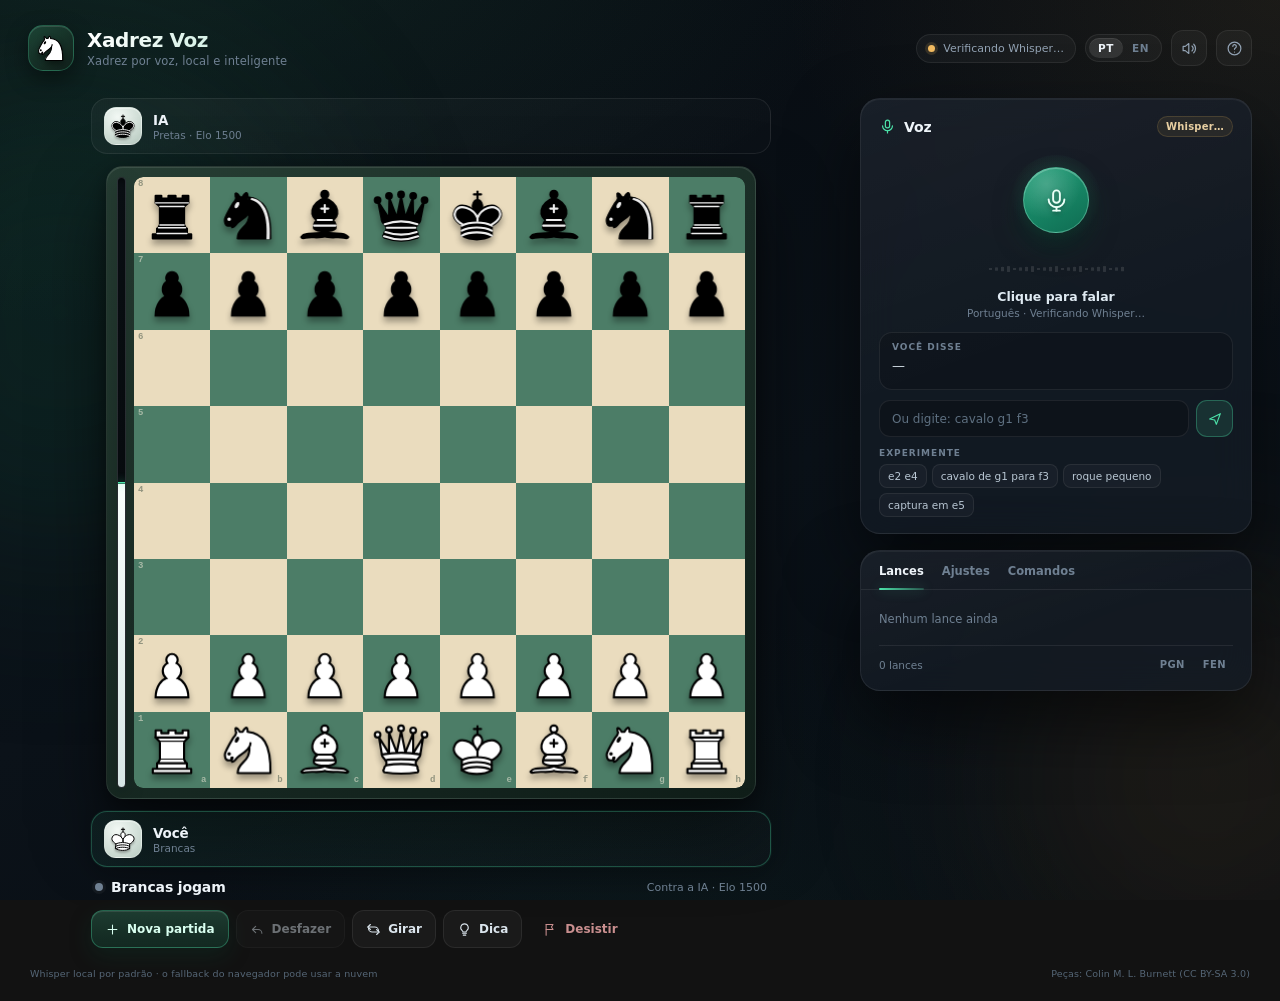
==== index.html @ 1a8e5480 "feat(web): add board, voice UI, narration and online mode Responsive board with SVG pieces, click/vo" ====
<!DOCTYPE html>
<html lang="pt-BR">
<head>
  <meta charset="utf-8">
  <meta name="viewport" content="width=device-width, initial-scale=1, viewport-fit=cover">
  <meta name="theme-color" content="#0b1016">
  <meta name="description" content="Xadrez por voz em português e inglês, com Whisper local e IA.">
  <title>Xadrez Voz</title>
  <link rel="icon" href="assets/pieces/wN.svg" type="image/svg+xml">
  <link rel="stylesheet" href="css/styles.css">
</head>
<body>
  <div class="backdrop-glow" aria-hidden="true"></div>

  <div class="app">
    <header class="topbar">
      <a class="brand" href="./" aria-label="Xadrez Voz">
        <span class="brand-mark"><img src="assets/pieces/wN.svg" alt=""></span>
        <span class="brand-copy">
          <span class="brand-name" data-i18n="appName">Xadrez Voz</span>
          <span class="brand-tagline" data-i18n="tagline">Xadrez por voz, local e inteligente</span>
        </span>
      </a>

      <div class="top-actions">
        <button class="engine-pill" id="engineStatus" type="button" title="Whisper">
          <span class="engine-dot" id="engineDot"></span>
          <span id="engineStatusText">Whisper</span>
        </button>

        <div class="mini-switch" id="langSwitch" role="group" aria-label="Language">
          <button type="button" class="mini-btn active" data-lang="pt">PT</button>
          <button type="button" class="mini-btn" data-lang="en">EN</button>
        </div>

        <button class="icon-btn" id="soundBtn" type="button" data-title-key="voiceOutput" aria-label="Sound">
          <svg viewBox="0 0 24 24" aria-hidden="true"><path d="M11 5 6 9H3v6h3l5 4V5Z"/><path class="wave" d="M15.5 8.5a5 5 0 0 1 0 7"/><path class="wave" d="M18 6a8.5 8.5 0 0 1 0 12"/></svg>
        </button>

        <button class="icon-btn" id="helpBtn" type="button" data-title-key="commandsTab" aria-label="Help">
          <svg viewBox="0 0 24 24" aria-hidden="true"><circle cx="12" cy="12" r="9"/><path d="M9.6 9a2.5 2.5 0 1 1 3.7 2.2c-.8.5-1.3 1-1.3 2"/><path d="M12 17h.01"/></svg>
        </button>
      </div>
    </header>

    <main class="layout">
      <section class="board-column" aria-label="Board">
        <div class="player-card" id="topCard">
          <span class="avatar" id="topAvatar"><img id="topAvatarImg" src="assets/pieces/bK.svg" alt=""></span>
          <span class="player-lines">
            <span class="player-name" id="topName">IA</span>
            <span class="player-sub" id="topSub">Pretas</span>
          </span>
          <span class="captured-row" id="topCaptured"></span>
          <span class="adv-badge" id="topAdv"></span>
          <span class="thinking-spinner" id="topSpinner" aria-hidden="true"></span>
        </div>

        <div class="board-shell">
          <div class="eval-rail" id="evalRail" data-i18n-title="evalLabel">
            <div class="eval-white" id="evalWhite"></div>
            <div class="eval-mid"></div>
          </div>
          <div class="board-wrap">
            <div class="board" id="board" role="grid" aria-label="Tabuleiro de xadrez">
              <div class="squares" id="squares"></div>
              <div class="pieces" id="pieces" aria-hidden="true"></div>
              <div class="board-busy" id="boardBusy" aria-hidden="true">
                <span class="spinner"></span>
                <span data-i18n="thinking">Pensando…</span>
              </div>
            </div>
          </div>
        </div>

        <div class="player-card" id="bottomCard">
          <span class="avatar" id="bottomAvatar"><img id="bottomAvatarImg" src="assets/pieces/wK.svg" alt=""></span>
          <span class="player-lines">
            <span class="player-name" id="bottomName">Você</span>
            <span class="player-sub" id="bottomSub">Brancas</span>
          </span>
          <span class="captured-row" id="bottomCaptured"></span>
          <span class="adv-badge" id="bottomAdv"></span>
          <span class="thinking-spinner" id="bottomSpinner" aria-hidden="true"></span>
        </div>

        <div class="status-row">
          <div class="status-main">
            <span class="turn-dot" id="turnDot"></span>
            <span id="statusText">Brancas jogam</span>
          </div>
          <div class="status-sub" id="statusSub">Contra a IA · Clube</div>
        </div>

        <div class="actions">
          <button class="btn primary" id="newBtn" type="button">
            <svg viewBox="0 0 24 24" aria-hidden="true"><path d="M12 5v14M5 12h14"/></svg>
            <span data-i18n="newGame">Nova partida</span>
          </button>
          <button class="btn" id="undoBtn" type="button">
            <svg viewBox="0 0 24 24" aria-hidden="true"><path d="M9 7 4 12l5 5"/><path d="M4 12h9a6 6 0 0 1 6 6"/></svg>
            <span data-i18n="undo">Desfazer</span>
          </button>
          <button class="btn" id="flipBtn" type="button">
            <svg viewBox="0 0 24 24" aria-hidden="true"><path d="M7 4 3 8l4 4"/><path d="M3 8h11a6 6 0 0 1 6 6"/><path d="m17 20 4-4-4-4"/><path d="M21 16H10a6 6 0 0 1-6-6"/></svg>
            <span data-i18n="flip">Girar</span>
          </button>
          <button class="btn" id="hintBtn" type="button">
            <svg viewBox="0 0 24 24" aria-hidden="true"><path d="M9 18h6"/><path d="M10 21h4"/><path d="M12 3a6 6 0 0 0-3.6 10.8c.7.5 1.1 1.3 1.1 2.2h5c0-.9.4-1.7 1.1-2.2A6 6 0 0 0 12 3Z"/></svg>
            <span data-i18n="hint">Dica</span>
          </button>
          <button class="btn ghost danger-text" id="resignBtn" type="button">
            <svg viewBox="0 0 24 24" aria-hidden="true"><path d="M5 21V4"/><path d="M5 4h11l-2.5 4L16 12H5"/></svg>
            <span data-i18n="resign">Desistir</span>
          </button>
        </div>
      </section>

      <aside class="sidebar">
        <section class="panel voice-panel">
          <div class="panel-head">
            <div class="panel-title">
              <svg viewBox="0 0 24 24" aria-hidden="true"><rect x="9" y="3" width="6" height="11" rx="3"/><path d="M5 11a7 7 0 0 0 14 0"/><path d="M12 18v3"/></svg>
              <h2 data-i18n="voiceTitle">Voz</h2>
            </div>
            <span class="badge" id="voiceBadge">Whisper</span>
          </div>

          <div class="voice-stage">
            <button class="mic-btn" id="micBtn" type="button" aria-label="Falar">
              <span class="mic-halo"></span>
              <span class="mic-core">
                <svg viewBox="0 0 24 24" aria-hidden="true"><rect x="9" y="3" width="6" height="11" rx="3"/><path d="M5 11a7 7 0 0 0 14 0"/><path d="M12 18v3"/><path d="M9 21h6"/></svg>
              </span>
            </button>
            <div class="meter" id="meter" aria-hidden="true"></div>
            <p class="voice-state" id="voiceState">Clique para falar</p>
            <p class="voice-sub" id="voiceSub">Português · Whisper local</p>
          </div>

          <div class="transcript-card" id="transcriptCard">
            <div class="transcript-head">
              <span data-i18n="heard">Você disse</span>
              <span class="tag hidden" id="transcriptSource"></span>
            </div>
            <p id="transcriptText">—</p>
          </div>

          <div class="feedback hidden" id="feedback" role="status" aria-live="polite"></div>

          <form class="text-form" id="textForm" autocomplete="off">
            <input id="textInput" type="text" data-i18n-ph="textPlaceholder" placeholder="Ou digite: cavalo g1 f3" aria-label="Comando">
            <button class="send-btn" type="submit" aria-label="Send">
              <svg viewBox="0 0 24 24" aria-hidden="true"><path d="m4 12 16-8-6 16-2.5-6.5L4 12Z"/></svg>
            </button>
          </form>

          <div class="examples">
            <span class="examples-label" data-i18n="examplesTitle">Experimente</span>
            <div class="chips" id="exampleChips"></div>
          </div>
        </section>

        <section class="panel lower-panel">
          <div class="tabs" role="tablist">
            <button class="tab active" type="button" data-tab="moves" data-i18n="movesTab">Lances</button>
            <button class="tab" type="button" data-tab="settings" data-i18n="settingsTab">Ajustes</button>
            <button class="tab" type="button" data-tab="commands" data-i18n="commandsTab">Comandos</button>
          </div>

          <div class="tab-panel" id="tab-moves">
            <ol class="move-list" id="moveList">
              <li class="empty" data-i18n="noMoves">Nenhum lance ainda</li>
            </ol>
            <div class="panel-foot">
              <span class="muted" id="moveCount"></span>
              <div class="copy-btns">
                <button type="button" class="text-btn" data-copy="pgn">PGN</button>
                <button type="button" class="text-btn" data-copy="fen">FEN</button>
              </div>
            </div>
          </div>

          <div class="tab-panel hidden" id="tab-settings">
            <div class="setting">
              <label class="setting-label" data-i18n="mode">Modo de jogo</label>
              <div class="segmented" id="modeControl">
                <button type="button" data-value="ai" class="active" data-i18n="vsAi">Contra a IA</button>
                <button type="button" data-value="2p" data-i18n="twoPlayers">2 jogadores</button>
              </div>
            </div>

            <div class="setting" data-ai-only>
              <div class="setting-label-row">
                <label class="setting-label" for="eloRange" data-i18n="level">Elo da IA</label>
                <span class="setting-value" id="eloValue">1500 · Clube</span>
              </div>
              <input type="range" id="eloRange" min="400" max="2400" step="100" value="1500">
              <div class="range-marks" id="rangeMarks"></div>
              <p class="hint" data-i18n="eloHint">Elo aproximado. A força real varia com o tempo de busca e o computador.</p>
            </div>

            <div class="setting" data-ai-only>
              <label class="setting-label" data-i18n="playAs">Jogar com</label>
              <div class="segmented" id="sideControl">
                <button type="button" data-value="w" class="active" data-i18n="white">Brancas</button>
                <button type="button" data-value="b" data-i18n="black">Pretas</button>
              </div>
            </div>

            <div class="setting">
              <label class="setting-label" data-i18n="language">Idioma e voz</label>
              <div class="segmented" id="langControl">
                <button type="button" data-value="pt" class="active">Português</button>
                <button type="button" data-value="en">English</button>
              </div>
            </div>

            <div class="setting">
              <label class="toggle-row" for="continuousToggle">
                <span>
                  <b data-i18n="continuousListen">Escuta contínua</b>
                  <small data-i18n="continuousHint">O microfone volta a ouvir depois de cada lance.</small>
                </span>
                <input type="checkbox" id="continuousToggle">
                <span class="switch" aria-hidden="true"></span>
              </label>
              <label class="toggle-row" for="ttsToggle">
                <span>
                  <b data-i18n="voiceOutput">Narração em voz alta</b>
                  <small data-i18n="voiceOutputHint">Fala os lances, xeques e o resultado.</small>
                </span>
                <input type="checkbox" id="ttsToggle" checked>
                <span class="switch" aria-hidden="true"></span>
              </label>
              <div class="tts-controls">
                <label class="tts-voice-field">
                  <span data-i18n="ttsVoice">Voz pt-BR</span>
                  <select id="ttsVoiceSelect">
                    <option value="F" data-i18n="voiceFemale">Feminina</option>
                    <option value="M" data-i18n="voiceMale">Masculina</option>
                  </select>
                </label>
                <button class="btn compact" id="ttsTestBtn" type="button">
                  <svg viewBox="0 0 24 24" aria-hidden="true"><path d="M11 5 6 9H3v6h3l5 4V5Z"/><path d="M15.5 8.5a5 5 0 0 1 0 7"/><path d="M18 6a8.5 8.5 0 0 1 0 12"/></svg>
                  <span data-i18n="testVoice">Testar voz</span>
                </button>
              </div>
              <p class="hint" id="ttsHint" data-i18n="ttsLoading">Carregando a voz pt-BR…</p>
            </div>

            <div class="setting">
              <label class="setting-label" data-i18n="whisperModel">Modelo Whisper</label>
              <select id="modelSelect">
                <option value="base">Base</option>
                <option value="small">Small</option>
              </select>
              <p class="hint" id="serverHint" data-i18n="serverChecking">Verificando Whisper…</p>
              <p class="hint subtle" data-i18n="modelHint">Base responde em ~2 s. O Small entende melhor sotaques e ruído, mas é mais lento.</p>
            </div>
          </div>

          <div class="tab-panel hidden" id="tab-commands">
            <p class="muted commands-intro" data-i18n="commandsIntro"></p>
            <div id="commandGroups"></div>
          </div>
        </section>
      </aside>
    </main>

    <footer class="footer">
      <span data-i18n="footnote">Whisper local por padrão · o fallback do navegador pode usar a nuvem</span>
      <span data-i18n="credits">Peças: Colin M. L. Burnett (CC BY-SA 3.0)</span>
    </footer>
  </div>

  <div class="modal-backdrop hidden" id="promotionModal">
    <div class="modal" role="dialog" aria-modal="true" aria-labelledby="promotionTitle">
      <div class="modal-head">
        <h2 id="promotionTitle" data-i18n="promotionTitle">Escolha a promoção</h2>
        <button class="icon-btn small" id="promotionClose" type="button" aria-label="Close">
          <svg viewBox="0 0 24 24" aria-hidden="true"><path d="M6 6l12 12M18 6 6 18"/></svg>
        </button>
      </div>
      <p class="muted" data-i18n="promotionText">Seu peão chegou à última fileira.</p>
      <div class="promo-grid" id="promoChoices"></div>
    </div>
  </div>

  <div class="modal-backdrop hidden" id="confirmModal">
    <div class="modal small-modal" role="dialog" aria-modal="true" aria-labelledby="confirmTitle">
      <h2 id="confirmTitle">Desistir da partida?</h2>
      <p class="muted" id="confirmText"></p>
      <div class="modal-actions">
        <button class="btn" id="confirmCancel" type="button" data-i18n="cancel">Cancelar</button>
        <button class="btn danger" id="confirmOk" type="button" data-i18n="confirmResign">Desistir</button>
      </div>
    </div>
  </div>

  <div class="modal-backdrop hidden" id="gameOverModal">
    <div class="modal result-modal" role="dialog" aria-modal="true" aria-labelledby="resultTitle">
      <div class="result-emblem" id="resultEmblem">♔</div>
      <h2 id="resultTitle">Fim de jogo</h2>
      <p id="resultReason" class="result-reason"></p>
      <div class="modal-actions">
        <button class="btn primary" id="rematchBtn" type="button" data-i18n="rematch">Jogar novamente</button>
        <button class="btn" id="closeResultBtn" type="button" data-i18n="close">Fechar</button>
      </div>
    </div>
  </div>

  <div class="toasts" id="toasts" aria-live="polite"></div>

  <button class="mic-float" id="micFloat" type="button" aria-label="Falar">
    <span class="mic-float-halo"></span>
    <svg viewBox="0 0 24 24" aria-hidden="true"><rect x="9" y="3" width="6" height="11" rx="3"/><path d="M5 11a7 7 0 0 0 14 0"/><path d="M12 18v3"/><path d="M9 21h6"/></svg>
  </button>

  <noscript>
    <div class="noscript">Este app precisa de JavaScript para funcionar.</div>
  </noscript>

  <script type="module" src="js/main.js"></script>
</body>
</html>
---- css/styles.css ----
:root {
  --bg-0: #070b10;
  --bg-1: #0b1219;
  --panel: rgba(17, 24, 33, 0.82);
  --panel-solid: #111922;
  --panel-soft: rgba(255, 255, 255, 0.035);
  --line: rgba(255, 255, 255, 0.075);
  --line-strong: rgba(255, 255, 255, 0.14);
  --text: #eef4f9;
  --muted: #93a3b4;
  --muted-2: #6f8092;
  --accent: #4ce3aa;
  --accent-deep: #16b780;
  --accent-soft: rgba(76, 227, 170, 0.12);
  --amber: #f2bb61;
  --amber-soft: rgba(242, 187, 97, 0.15);
  --danger: #ff8585;
  --board-light: #eadcbe;
  --board-dark: #4c7d67;
  --board-frame: #15251f;
  --shadow-lg: 0 30px 70px rgba(0, 0, 0, 0.55);
  --radius: 20px;
  --radius-sm: 13px;
  --font: "Segoe UI Variable Display", "Segoe UI", system-ui, -apple-system, "Helvetica Neue", Arial, sans-serif;
}

* {
  box-sizing: border-box;
}

html {
  color-scheme: dark;
  scroll-behavior: smooth;
}

body {
  margin: 0;
  min-height: 100vh;
  font-family: var(--font);
  color: var(--text);
  background:
    radial-gradient(1200px 700px at 12% -10%, rgba(35, 93, 73, 0.28), transparent 60%),
    radial-gradient(900px 600px at 100% 0%, rgba(120, 85, 35, 0.16), transparent 55%),
    radial-gradient(800px 800px at 50% 120%, rgba(24, 71, 58, 0.2), transparent 60%),
    linear-gradient(160deg, var(--bg-0), var(--bg-1) 55%, #080d13);
  background-attachment: fixed;
  -webkit-font-smoothing: antialiased;
  overflow-x: hidden;
}

body::before {
  content: "";
  position: fixed;
  inset: 0;
  pointer-events: none;
  opacity: 0.35;
  background-image:
    linear-gradient(rgba(255, 255, 255, 0.018) 1px, transparent 1px),
    linear-gradient(90deg, rgba(255, 255, 255, 0.018) 1px, transparent 1px);
  background-size: 48px 48px;
  mask-image: radial-gradient(ellipse at 50% 0%, #000 15%, transparent 75%);
  z-index: 0;
}

.backdrop-glow {
  position: fixed;
  inset: 0;
  pointer-events: none;
  z-index: 0;
  overflow: hidden;
}

.backdrop-glow::before,
.backdrop-glow::after {
  content: "";
  position: absolute;
  border-radius: 50%;
  filter: blur(100px);
}

.backdrop-glow::before {
  width: 480px;
  height: 480px;
  top: 8%;
  left: -180px;
  background: rgba(30, 120, 90, 0.18);
  animation: drift 22s ease-in-out infinite alternate;
}

.backdrop-glow::after {
  width: 420px;
  height: 420px;
  bottom: -10%;
  right: -140px;
  background: rgba(160, 112, 40, 0.12);
  animation: drift 26s ease-in-out infinite alternate-reverse;
}

@keyframes drift {
  from { transform: translate3d(0, 0, 0) scale(1); }
  to { transform: translate3d(40px, -30px, 0) scale(1.12); }
}

button,
input,
select {
  font: inherit;
  color: inherit;
}

button {
  -webkit-tap-highlight-color: transparent;
}

img {
  display: block;
}

.hidden {
  display: none !important;
}

.muted {
  color: var(--muted);
}

.app {
  position: relative;
  z-index: 1;
  width: min(1280px, 100%);
  margin: 0 auto;
  padding: 22px 28px 10px;
}

/* -------------------------------------------------------------------------- */
/* Header                                                                      */
/* -------------------------------------------------------------------------- */

.topbar {
  display: flex;
  align-items: center;
  justify-content: space-between;
  gap: 18px;
  min-height: 52px;
}

.brand {
  display: flex;
  align-items: center;
  gap: 13px;
  color: inherit;
  text-decoration: none;
  min-width: 0;
}

.brand-mark {
  width: 46px;
  height: 46px;
  flex: 0 0 auto;
  display: grid;
  place-items: center;
  border-radius: 15px;
  background:
    linear-gradient(145deg, rgba(76, 227, 170, 0.22), rgba(76, 227, 170, 0.04)),
    #0e1714;
  border: 1px solid rgba(76, 227, 170, 0.28);
  box-shadow:
    0 8px 22px rgba(0, 0, 0, 0.45),
    inset 0 1px 0 rgba(255, 255, 255, 0.12);
}

.brand-mark img {
  width: 76%;
  height: 76%;
  filter: drop-shadow(0 3px 3px rgba(0, 0, 0, 0.45));
}

.brand-copy {
  display: flex;
  flex-direction: column;
  gap: 2px;
  min-width: 0;
}

.brand-name {
  font-size: 20px;
  font-weight: 750;
  letter-spacing: -0.02em;
  background: linear-gradient(100deg, #ffffff, #cfeee2 70%, #8ed8bb);
  -webkit-background-clip: text;
  background-clip: text;
  color: transparent;
}

.brand-tagline {
  font-size: 11.5px;
  color: var(--muted-2);
  letter-spacing: 0.01em;
  white-space: nowrap;
  overflow: hidden;
  text-overflow: ellipsis;
}

.top-actions {
  display: flex;
  align-items: center;
  gap: 9px;
  flex: 0 0 auto;
}

.engine-pill {
  display: flex;
  align-items: center;
  gap: 8px;
  padding: 7px 11px;
  border-radius: 999px;
  background: rgba(255, 255, 255, 0.035);
  border: 1px solid var(--line);
  font-size: 11px;
  color: var(--muted);
  cursor: pointer;
  max-width: 210px;
  white-space: nowrap;
  overflow: hidden;
  text-overflow: ellipsis;
}

.engine-dot {
  width: 7px;
  height: 7px;
  flex: 0 0 auto;
  border-radius: 50%;
  background: #768494;
  box-shadow: 0 0 0 3px rgba(118, 132, 148, 0.12);
  transition: background 0.3s, box-shadow 0.3s;
}

.engine-dot.online {
  background: var(--accent);
  box-shadow: 0 0 0 3px rgba(76, 227, 170, 0.13), 0 0 12px rgba(76, 227, 170, 0.6);
}

.engine-dot.loading {
  background: var(--amber);
  box-shadow: 0 0 0 3px rgba(242, 187, 97, 0.14);
  animation: blink 1.4s ease-in-out infinite;
}

.engine-dot.offline {
  background: var(--danger);
  box-shadow: 0 0 0 3px rgba(255, 133, 133, 0.12);
}

.engine-dot.static {
  background: var(--amber);
  box-shadow: 0 0 0 3px rgba(242, 187, 97, 0.14);
}

@keyframes blink {
  50% { opacity: 0.35; }
}

.mini-switch {
  display: flex;
  padding: 3px;
  border-radius: 999px;
  background: rgba(255, 255, 255, 0.035);
  border: 1px solid var(--line);
}

.mini-btn {
  border: 0;
  background: transparent;
  padding: 4px 9px;
  border-radius: 999px;
  font-size: 10.5px;
  font-weight: 650;
  letter-spacing: 0.05em;
  color: var(--muted-2);
  cursor: pointer;
  transition: 0.18s ease;
}

.mini-btn.active {
  background: rgba(255, 255, 255, 0.1);
  color: var(--text);
  box-shadow: inset 0 1px 0 rgba(255, 255, 255, 0.08);
}

.icon-btn {
  width: 36px;
  height: 36px;
  display: grid;
  place-items: center;
  border-radius: 12px;
  border: 1px solid var(--line);
  background: rgba(255, 255, 255, 0.035);
  color: var(--muted);
  cursor: pointer;
  transition: 0.18s ease;
}

.icon-btn:hover {
  color: var(--text);
  border-color: var(--line-strong);
  background: rgba(255, 255, 255, 0.07);
}

.icon-btn.off {
  opacity: 0.45;
}

.icon-btn.small {
  width: 30px;
  height: 30px;
  border-radius: 9px;
}

.icon-btn svg,
.btn svg,
.panel-title svg {
  width: 17px;
  height: 17px;
  fill: none;
  stroke: currentColor;
  stroke-width: 1.7;
  stroke-linecap: round;
  stroke-linejoin: round;
}

#soundBtn svg .wave {
  transition: opacity 0.2s;
}

#soundBtn.off .wave {
  opacity: 0.18;
}

/* -------------------------------------------------------------------------- */
/* Layout                                                                      */
/* -------------------------------------------------------------------------- */

.layout {
  display: grid;
  grid-template-columns: minmax(0, 1fr) 392px;
  gap: 26px;
  align-items: start;
  margin-top: 24px;
}

.board-column {
  min-width: 0;
  display: flex;
  flex-direction: column;
  gap: 10px;
  max-width: 680px;
  width: 100%;
  justify-self: center;
}

.sidebar {
  display: flex;
  flex-direction: column;
  gap: 16px;
  min-width: 0;
}

/* -------------------------------------------------------------------------- */
/* Player cards                                                                */
/* -------------------------------------------------------------------------- */

.player-card {
  display: flex;
  align-items: center;
  gap: 11px;
  min-height: 56px;
  padding: 8px 12px;
  border-radius: 16px;
  background: linear-gradient(150deg, rgba(255, 255, 255, 0.04), rgba(255, 255, 255, 0.012));
  border: 1px solid var(--line);
  transition: border-color 0.25s, box-shadow 0.25s, background 0.25s;
}

.player-card.active {
  border-color: rgba(76, 227, 170, 0.28);
  background: linear-gradient(150deg, rgba(76, 227, 170, 0.07), rgba(255, 255, 255, 0.012));
  box-shadow: 0 0 0 1px rgba(76, 227, 170, 0.05), 0 8px 30px rgba(0, 0, 0, 0.25);
}

.player-card.thinking {
  border-color: rgba(242, 187, 97, 0.26);
}

.avatar {
  width: 38px;
  height: 38px;
  flex: 0 0 auto;
  border-radius: 12px;
  display: grid;
  place-items: center;
  background: radial-gradient(circle at 35% 25%, #f2f8f4, #b9ccc2);
  border: 1px solid rgba(255, 255, 255, 0.22);
  overflow: hidden;
  box-shadow: inset 0 1px 0 rgba(255, 255, 255, 0.4);
}

.avatar img {
  width: 82%;
  height: 82%;
  object-fit: contain;
  filter: drop-shadow(0 2px 1px rgba(0, 0, 0, 0.28));
}

.player-lines {
  display: flex;
  flex-direction: column;
  min-width: 66px;
  gap: 1px;
}

.player-name {
  font-size: 13.5px;
  font-weight: 650;
  letter-spacing: -0.01em;
}

.player-sub {
  font-size: 10.5px;
  color: var(--muted-2);
}

.captured-row {
  display: flex;
  align-items: center;
  flex-wrap: wrap;
  gap: 0;
  flex: 1;
  min-height: 20px;
}

.captured-row img {
  width: 19px;
  height: 19px;
  margin-left: -4px;
  opacity: 0.92;
  filter: drop-shadow(0 0 1.4px rgba(255, 255, 255, 0.55)) drop-shadow(0 1px 1px rgba(0, 0, 0, 0.45));
}

.captured-row img:first-child {
  margin-left: 0;
}

.adv-badge {
  font-size: 10.5px;
  font-weight: 700;
  color: var(--amber);
  background: var(--amber-soft);
  border-radius: 999px;
  padding: 3px 7px;
  min-width: 0;
}

.adv-badge:empty {
  display: none;
}

.thinking-spinner {
  display: none;
  width: 15px;
  height: 15px;
  border-radius: 50%;
  border: 2px solid rgba(242, 187, 97, 0.2);
  border-top-color: var(--amber);
  animation: spin 0.8s linear infinite;
}

.player-card.thinking .thinking-spinner {
  display: block;
}

@keyframes spin {
  to { transform: rotate(360deg); }
}

/* -------------------------------------------------------------------------- */
/* Board                                                                       */
/* -------------------------------------------------------------------------- */

.board-shell {
  display: flex;
  gap: 8px;
  width: 100%;
  max-width: 650px;
  margin: 2px auto;
  align-items: stretch;
  padding: 10px;
  border-radius: 17px;
  background:
    linear-gradient(145deg, #263d33 0%, #1a2d26 45%, #101e19 100%);
  border: 1px solid rgba(255, 255, 255, 0.08);
  box-shadow:
    0 34px 70px rgba(0, 0, 0, 0.55),
    0 6px 18px rgba(0, 0, 0, 0.35),
    inset 0 1px 0 rgba(255, 255, 255, 0.1);
}

.eval-rail {
  width: 9px;
  flex: 0 0 9px;
  border-radius: 999px;
  background: linear-gradient(180deg, #0d141a, #070b0f);
  border: 1px solid rgba(255, 255, 255, 0.12);
  overflow: hidden;
  position: relative;
  align-self: stretch;
  box-shadow:
    inset 0 2px 8px rgba(0, 0, 0, 0.65),
    0 6px 18px rgba(0, 0, 0, 0.25);
}

.eval-white {
  position: absolute;
  left: 0;
  right: 0;
  bottom: 0;
  height: 50%;
  background: linear-gradient(to top, #d7e6e5, #f8fffc);
  transition: height 0.45s cubic-bezier(0.2, 0.8, 0.2, 1);
}

.eval-white::after {
  content: "";
  position: absolute;
  top: -1px;
  left: -2px;
  right: -2px;
  height: 2px;
  background: var(--accent);
  box-shadow: 0 0 9px rgba(76, 227, 170, 0.65);
}

.eval-mid {
  position: absolute;
  left: 0;
  right: 0;
  top: 50%;
  height: 1px;
  background: rgba(0, 0, 0, 0.4);
  z-index: 2;
}

.board-wrap {
  position: relative;
  flex: 1 1 auto;
  min-width: 0;
  aspect-ratio: 1;
  border-radius: 9px;
  overflow: hidden;
  box-shadow: inset 0 0 0 1px rgba(0, 0, 0, 0.55);
}

.board {
  position: absolute;
  inset: 0;
  border-radius: 9px;
  overflow: hidden;
  box-shadow: inset 0 0 0 1px rgba(0, 0, 0, 0.55);
  background: var(--board-dark);
}

.squares {
  position: absolute;
  inset: 0;
  display: grid;
  grid-template-columns: repeat(8, 1fr);
  grid-template-rows: repeat(8, 1fr);
}

.square {
  position: relative;
  border: 0;
  padding: 0;
  margin: 0;
  cursor: pointer;
  background: transparent;
  user-select: none;
  -webkit-user-select: none;
}

.square.light {
  background: var(--board-light);
}

.square.dark {
  background: var(--board-dark);
}

.square:focus-visible {
  outline: 2px solid var(--accent);
  outline-offset: -3px;
  z-index: 4;
}

.square::before {
  content: "";
  position: absolute;
  inset: 0;
  pointer-events: none;
  opacity: 0;
  transition: opacity 0.12s;
  background: rgba(242, 187, 97, 0.32);
}

.square.last::before {
  opacity: 1;
}

.square.selected::before {
  opacity: 1;
  background: rgba(76, 227, 170, 0.26);
  box-shadow: inset 0 0 0 4px rgba(28, 128, 94, 0.55);
}

.square.hint-from::before,
.square.hint-to::before {
  opacity: 1;
  background: rgba(76, 227, 170, 0.2);
  box-shadow: inset 0 0 0 2px rgba(76, 227, 170, 0.55);
}

.square.check::before {
  opacity: 1;
  background: radial-gradient(circle at 50% 50%, rgba(255, 60, 60, 0.72), rgba(255, 60, 60, 0.12) 70%);
  animation: checkPulse 1.3s ease-in-out infinite;
}

@keyframes checkPulse {
  50% { background: radial-gradient(circle at 50% 50%, rgba(255, 60, 60, 0.9), rgba(255, 60, 60, 0.18) 72%); }
}

.square.legal::after,
.square.legal-capture::after {
  content: "";
  position: absolute;
  border-radius: 50%;
  pointer-events: none;
  z-index: 2;
}

.square.legal::after {
  inset: 38%;
  background: rgba(11, 26, 20, 0.33);
  box-shadow: 0 0 0 1px rgba(255, 255, 255, 0.14);
}

.square.legal-capture::after {
  inset: 8%;
  background: transparent;
  border: 5px solid rgba(11, 26, 20, 0.28);
  box-shadow: inset 0 0 0 1px rgba(255, 255, 255, 0.16);
}

.coord {
  position: absolute;
  font-size: 9px;
  font-weight: 700;
  line-height: 1;
  opacity: 0.55;
  pointer-events: none;
  z-index: 3;
  font-family: ui-monospace, "Cascadia Mono", Consolas, monospace;
}

.square.light .coord {
  color: #4b5a4c;
}

.square.dark .coord {
  color: #f1ead9;
}

.coord-file {
  right: 4px;
  bottom: 3px;
}

.coord-rank {
  left: 4px;
  top: 3px;
}

.pieces {
  position: absolute;
  inset: 0;
  z-index: 3;
  pointer-events: none;
}

.piece {
  position: absolute;
  top: 0;
  left: 0;
  width: 12.5%;
  height: 12.5%;
  background-repeat: no-repeat;
  background-position: center;
  background-size: 84%;
  will-change: transform;
  filter: drop-shadow(0 5px 3px rgba(0, 0, 0, 0.34));
  transform: translate(0, 0);
  pointer-events: none;
}

.piece.no-anim {
  filter: drop-shadow(0 5px 3px rgba(0, 0, 0, 0.34));
}

.board-busy {
  position: absolute;
  top: 12px;
  left: 50%;
  transform: translateX(-50%) translateY(-8px);
  display: flex;
  align-items: center;
  gap: 8px;
  padding: 7px 12px;
  border-radius: 999px;
  background: rgba(9, 14, 18, 0.82);
  border: 1px solid rgba(242, 187, 97, 0.2);
  color: #f3d8a7;
  font-size: 11.5px;
  font-weight: 600;
  letter-spacing: 0.01em;
  backdrop-filter: blur(8px);
  z-index: 6;
  opacity: 0;
  pointer-events: none;
  transition: opacity 0.2s, transform 0.2s;
}

.board-busy.on {
  opacity: 1;
  transform: translateX(-50%) translateY(0);
}

.spinner {
  width: 13px;
  height: 13px;
  border-radius: 50%;
  border: 2px solid rgba(242, 187, 97, 0.2);
  border-top-color: var(--amber);
  animation: spin 0.8s linear infinite;
}

/* -------------------------------------------------------------------------- */
/* Status and actions                                                          */
/* -------------------------------------------------------------------------- */

.status-row {
  display: flex;
  align-items: center;
  justify-content: space-between;
  gap: 12px;
  padding: 2px 4px;
}

.status-main {
  display: flex;
  align-items: center;
  gap: 8px;
  font-size: 14px;
  font-weight: 600;
  letter-spacing: -0.01em;
}

.turn-dot {
  width: 8px;
  height: 8px;
  border-radius: 50%;
  background: var(--muted-2);
  box-shadow: 0 0 0 3px rgba(255, 255, 255, 0.04);
}

.turn-dot.white {
  background: #eef4f0;
  box-shadow: 0 0 0 3px rgba(238, 244, 240, 0.1), 0 0 12px rgba(255, 255, 255, 0.28);
}

.turn-dot.black {
  background: #46505b;
  box-shadow: 0 0 0 3px rgba(70, 80, 91, 0.25);
}

.status-sub {
  font-size: 11px;
  color: var(--muted-2);
  white-space: nowrap;
}

.actions {
  display: flex;
  flex-wrap: wrap;
  gap: 7px;
  margin-top: 3px;
}

.btn {
  display: inline-flex;
  align-items: center;
  justify-content: center;
  gap: 7px;
  min-height: 38px;
  padding: 8px 13px;
  border-radius: 12px;
  border: 1px solid var(--line);
  background: rgba(255, 255, 255, 0.035);
  color: #dbe5ed;
  font-size: 12px;
  font-weight: 600;
  cursor: pointer;
  transition: 0.17s ease;
  white-space: nowrap;
}

.btn svg {
  width: 15px;
  height: 15px;
}

.btn:hover {
  background: rgba(255, 255, 255, 0.075);
  border-color: var(--line-strong);
  transform: translateY(-1px);
}

.btn:active {
  transform: translateY(0);
}

.btn.primary {
  border-color: rgba(76, 227, 170, 0.32);
  background: linear-gradient(180deg, rgba(76, 227, 170, 0.2), rgba(23, 157, 112, 0.16));
  color: #d9fff0;
  box-shadow: inset 0 1px 0 rgba(255, 255, 255, 0.1), 0 8px 22px rgba(12, 71, 52, 0.25);
}

.btn.primary:hover {
  background: linear-gradient(180deg, rgba(76, 227, 170, 0.28), rgba(23, 157, 112, 0.22));
  border-color: rgba(76, 227, 170, 0.45);
}

.btn.ghost {
  background: transparent;
  border-color: transparent;
  color: var(--muted);
}

.btn.ghost:hover {
  background: rgba(255, 255, 255, 0.045);
  color: var(--text);
}

.btn.danger-text {
  color: #c98f8f;
}

.btn.danger-text:hover {
  color: var(--danger);
  background: rgba(255, 120, 120, 0.08);
}

.btn.danger {
  background: rgba(255, 110, 110, 0.16);
  border-color: rgba(255, 110, 110, 0.35);
  color: #ffdada;
}

.btn.compact {
  min-height: 34px;
  padding: 6px 11px;
}

.btn:disabled,
.icon-btn:disabled,
.mic-btn:disabled {
  opacity: 0.45;
  cursor: not-allowed;
  transform: none !important;
}

.btn:disabled:hover {
  background: rgba(255, 255, 255, 0.035);
  border-color: var(--line);
}

.mic-btn:disabled .mic-core {
  transform: none !important;
  box-shadow: inset 0 1px 0 rgba(255, 255, 255, 0.12);
}

/* -------------------------------------------------------------------------- */
/* Panels                                                                      */
/* -------------------------------------------------------------------------- */

.panel {
  border-radius: var(--radius);
  background:
    linear-gradient(160deg, rgba(255, 255, 255, 0.045), rgba(255, 255, 255, 0.01) 55%),
    var(--panel);
  border: 1px solid var(--line);
  box-shadow: var(--shadow-lg), inset 0 1px 0 rgba(255, 255, 255, 0.05);
  backdrop-filter: blur(18px);
  -webkit-backdrop-filter: blur(18px);
}

.voice-panel {
  padding: 17px 18px 16px;
}

.panel-head {
  display: flex;
  align-items: center;
  justify-content: space-between;
  gap: 12px;
  margin-bottom: 12px;
}

.panel-title {
  display: flex;
  align-items: center;
  gap: 8px;
  color: var(--text);
}

.panel-title svg {
  color: var(--accent);
  width: 17px;
  height: 17px;
}

.panel-title h2 {
  margin: 0;
  font-size: 14px;
  font-weight: 650;
  letter-spacing: -0.01em;
}

.badge {
  padding: 4px 8px;
  border-radius: 999px;
  font-size: 10px;
  font-weight: 650;
  letter-spacing: 0.02em;
  color: #b9e9d6;
  background: rgba(76, 227, 170, 0.09);
  border: 1px solid rgba(76, 227, 170, 0.16);
  white-space: nowrap;
  max-width: 180px;
  overflow: hidden;
  text-overflow: ellipsis;
}

.badge.offline {
  color: #e8cfa2;
  background: rgba(242, 187, 97, 0.08);
  border-color: rgba(242, 187, 97, 0.16);
}

/* -------------------------------------------------------------------------- */
/* Voice                                                                       */
/* -------------------------------------------------------------------------- */

.voice-stage {
  display: flex;
  flex-direction: column;
  align-items: center;
  text-align: center;
  padding: 2px 0 13px;
}

.mic-btn {
  position: relative;
  width: 90px;
  height: 90px;
  border-radius: 50%;
  border: 0;
  padding: 0;
  background: transparent;
  cursor: pointer;
  display: grid;
  place-items: center;
  margin: 4px 0 6px;
  isolation: isolate;
}

.mic-halo {
  position: absolute;
  inset: 0;
  border-radius: 50%;
  background: radial-gradient(circle at 50% 45%, rgba(76, 227, 170, 0.28), transparent 68%);
  opacity: 0.8;
  transition: 0.3s ease;
}

.mic-halo::before,
.mic-halo::after {
  content: "";
  position: absolute;
  inset: -5px;
  border-radius: 50%;
  border: 1px solid rgba(76, 227, 170, 0.24);
  opacity: 0;
}

.mic-core {
  position: relative;
  z-index: 2;
  width: 66px;
  height: 66px;
  border-radius: 50%;
  display: grid;
  place-items: center;
  background:
    radial-gradient(circle at 35% 25%, rgba(255, 255, 255, 0.2), transparent 55%),
    linear-gradient(150deg, #1e9d76, #0f6c52);
  border: 1px solid rgba(160, 255, 221, 0.35);
  box-shadow:
    0 12px 28px rgba(6, 54, 39, 0.55),
    inset 0 1px 0 rgba(255, 255, 255, 0.25);
  transition: transform 0.18s ease, box-shadow 0.25s ease, background 0.3s;
}

.mic-core svg {
  width: 27px;
  height: 27px;
  fill: none;
  stroke: #eafff7;
  stroke-width: 1.7;
  stroke-linecap: round;
  stroke-linejoin: round;
  filter: drop-shadow(0 2px 2px rgba(0, 0, 0, 0.3));
}

.mic-btn:hover .mic-core {
  transform: translateY(-2px) scale(1.03);
  box-shadow:
    0 16px 34px rgba(6, 54, 39, 0.65),
    inset 0 1px 0 rgba(255, 255, 255, 0.3);
}

.mic-btn:active .mic-core {
  transform: scale(0.97);
}

.mic-btn.is-listening .mic-core,
.mic-btn.is-recording .mic-core {
  background:
    radial-gradient(circle at 35% 25%, rgba(255, 255, 255, 0.24), transparent 55%),
    linear-gradient(150deg, #35d69a, #0b8a63);
  box-shadow:
    0 0 0 8px rgba(76, 227, 170, 0.07),
    0 0 42px rgba(76, 227, 170, 0.35),
    inset 0 1px 0 rgba(255, 255, 255, 0.3);
}

.mic-btn.is-listening .mic-halo::before {
  animation: halo 2.2s ease-out infinite;
}

.mic-btn.is-recording .mic-halo::before,
.mic-btn.is-recording .mic-halo::after {
  border-color: rgba(76, 227, 170, 0.4);
  animation: halo 1.8s ease-out infinite;
}

.mic-btn.is-recording .mic-halo::after {
  animation-delay: 0.55s;
}

.mic-btn.is-processing .mic-core {
  background: linear-gradient(150deg, #a7843d, #6f551f);
  box-shadow: 0 0 0 8px rgba(242, 187, 97, 0.06), 0 0 34px rgba(242, 187, 97, 0.22);
  cursor: wait;
}

@keyframes halo {
  0% { transform: scale(0.82); opacity: 0.7; }
  80% { transform: scale(1.35); opacity: 0; }
  100% { transform: scale(1.35); opacity: 0; }
}

.meter {
  display: flex;
  align-items: center;
  justify-content: center;
  gap: 3px;
  height: 26px;
  width: 200px;
  margin: 5px 0 7px;
}

.meter span {
  display: block;
  width: 3px;
  height: 100%;
  min-height: 3px;
  border-radius: 99px;
  background: linear-gradient(to top, rgba(76, 227, 170, 0.35), var(--accent));
  transform: scaleY(0.08);
  transform-origin: center;
  transition: transform 0.09s linear, opacity 0.2s;
  opacity: 0.75;
}

.meter.idle span {
  background: rgba(255, 255, 255, 0.15);
}

.voice-state {
  margin: 0;
  font-size: 12.5px;
  font-weight: 600;
  color: #dfeaf2;
}

.voice-state.busy {
  color: #f4d59d;
}

.voice-sub {
  margin: 3px 0 0;
  font-size: 10.5px;
  color: var(--muted-2);
}

.transcript-card {
  border: 1px solid var(--line);
  background: rgba(0, 0, 0, 0.14);
  border-radius: 13px;
  padding: 9px 12px 10px;
  min-height: 58px;
}

.transcript-head {
  display: flex;
  align-items: center;
  justify-content: space-between;
  gap: 8px;
  font-size: 9px;
  font-weight: 700;
  letter-spacing: 0.11em;
  text-transform: uppercase;
  color: var(--muted-2);
}

.transcript-card p {
  margin: 5px 0 0;
  font-size: 13px;
  line-height: 1.45;
  color: #dfe9f1;
  word-break: break-word;
}

.tag {
  display: inline-flex;
  align-items: center;
  padding: 2px 6px;
  border-radius: 999px;
  font-size: 8.5px;
  font-weight: 700;
  letter-spacing: 0.04em;
  color: #a9e6d0;
  background: rgba(76, 227, 170, 0.09);
  border: 1px solid rgba(76, 227, 170, 0.14);
  text-transform: none;
}

.tag.browser {
  color: #efd4a2;
  background: rgba(242, 187, 97, 0.08);
  border-color: rgba(242, 187, 97, 0.14);
}

.tag.typed {
  color: #c3d4e4;
  background: rgba(160, 190, 220, 0.08);
  border-color: rgba(160, 190, 220, 0.14);
}

.feedback {
  margin-top: 9px;
  padding: 9px 11px;
  border-radius: 11px;
  font-size: 11.5px;
  line-height: 1.45;
  border: 1px solid transparent;
  animation: softIn 0.2s ease;
}

.feedback.success {
  color: #bff5df;
  background: rgba(76, 227, 170, 0.08);
  border-color: rgba(76, 227, 170, 0.16);
}

.feedback.error {
  color: #f2d3a0;
  background: rgba(242, 187, 97, 0.07);
  border-color: rgba(242, 187, 97, 0.16);
}

.feedback.info {
  color: #c5d8e7;
  background: rgba(140, 175, 205, 0.07);
  border-color: rgba(140, 175, 205, 0.14);
}

@keyframes softIn {
  from { opacity: 0; transform: translateY(-3px); }
  to { opacity: 1; transform: translateY(0); }
}

.text-form {
  display: flex;
  gap: 7px;
  margin-top: 10px;
}

.text-form input {
  flex: 1;
  min-width: 0;
  height: 37px;
  padding: 0 12px;
  border-radius: 11px;
  background: rgba(0, 0, 0, 0.22);
  border: 1px solid var(--line);
  outline: none;
  font-size: 12px;
  color: var(--text);
  transition: border-color 0.2s, background 0.2s;
}

.text-form input::placeholder {
  color: #5e7081;
}

.text-form input:focus {
  border-color: rgba(76, 227, 170, 0.3);
  background: rgba(0, 0, 0, 0.3);
}

.send-btn {
  width: 37px;
  height: 37px;
  flex: 0 0 37px;
  display: grid;
  place-items: center;
  border-radius: 11px;
  border: 1px solid rgba(76, 227, 170, 0.3);
  background: rgba(76, 227, 170, 0.12);
  color: var(--accent);
  cursor: pointer;
  transition: 0.17s ease;
}

.send-btn:hover {
  background: rgba(76, 227, 170, 0.2);
}

.send-btn svg {
  width: 16px;
  height: 16px;
  fill: none;
  stroke: currentColor;
  stroke-width: 1.7;
  stroke-linecap: round;
  stroke-linejoin: round;
}

.examples {
  margin-top: 11px;
}

.examples-label {
  display: block;
  font-size: 9px;
  font-weight: 700;
  letter-spacing: 0.11em;
  text-transform: uppercase;
  color: var(--muted-2);
  margin-bottom: 6px;
}

.chips {
  display: flex;
  flex-wrap: wrap;
  gap: 5px;
}

.chip {
  border: 1px solid var(--line);
  background: rgba(255, 255, 255, 0.03);
  color: #b9c7d4;
  padding: 5px 8px;
  border-radius: 8px;
  font-size: 10.5px;
  cursor: pointer;
  transition: 0.16s ease;
}

.chip:hover {
  color: var(--text);
  border-color: rgba(76, 227, 170, 0.25);
  background: rgba(76, 227, 170, 0.06);
}

/* -------------------------------------------------------------------------- */
/* Tabs, moves, settings                                                       */
/* -------------------------------------------------------------------------- */

.lower-panel {
  overflow: hidden;
}

.tabs {
  display: flex;
  gap: 18px;
  padding: 13px 18px 0;
  border-bottom: 1px solid var(--line);
}

.tab {
  position: relative;
  border: 0;
  background: transparent;
  padding: 0 0 11px;
  color: var(--muted-2);
  font-size: 11.5px;
  font-weight: 650;
  cursor: pointer;
  transition: color 0.18s;
}

.tab:hover {
  color: var(--text);
}

.tab.active {
  color: var(--text);
}

.tab.active::after {
  content: "";
  position: absolute;
  left: 0;
  right: 0;
  bottom: -1px;
  height: 2px;
  border-radius: 2px;
  background: linear-gradient(90deg, var(--accent), rgba(76, 227, 170, 0.25));
  box-shadow: 0 0 12px rgba(76, 227, 170, 0.35);
}

.tab-panel {
  padding: 14px 18px 16px;
  animation: softIn 0.2s ease;
}

.move-list {
  margin: 0;
  padding: 0;
  list-style: none;
  max-height: 190px;
  overflow-y: auto;
  scrollbar-width: thin;
  scrollbar-color: rgba(255, 255, 255, 0.14) transparent;
}

.move-list::-webkit-scrollbar {
  width: 6px;
}

.move-list::-webkit-scrollbar-thumb {
  background: rgba(255, 255, 255, 0.14);
  border-radius: 99px;
}

.move-list .empty {
  color: var(--muted-2);
  font-size: 11.5px;
  padding: 8px 0 10px;
}

.move-row {
  display: grid;
  grid-template-columns: 30px 1fr 1fr;
  align-items: center;
  gap: 4px;
  padding: 4px 5px;
  border-radius: 7px;
  font-size: 12px;
  color: #d3dfe8;
  font-family: ui-monospace, "Cascadia Mono", Consolas, monospace;
}

.move-row:nth-child(odd) {
  background: rgba(255, 255, 255, 0.022);
}

.move-row .num {
  color: var(--muted-2);
  font-size: 10px;
}

.move-row .last {
  color: #fff;
  font-weight: 700;
}

.move-row.result {
  grid-template-columns: 1fr;
  color: var(--accent);
  font-family: var(--font);
  font-size: 11px;
  font-weight: 650;
  padding-top: 8px;
}

.panel-foot {
  display: flex;
  align-items: center;
  justify-content: space-between;
  gap: 10px;
  border-top: 1px solid var(--line);
  padding-top: 9px;
  margin-top: 9px;
}

.muted {
  color: var(--muted-2);
  font-size: 10.5px;
}

.copy-btns {
  display: flex;
  gap: 4px;
}

.text-btn {
  border: 0;
  background: transparent;
  color: var(--muted-2);
  font-size: 10px;
  font-weight: 700;
  letter-spacing: 0.04em;
  padding: 4px 7px;
  border-radius: 6px;
  cursor: pointer;
  transition: 0.16s;
}

.text-btn:hover {
  color: var(--text);
  background: rgba(255, 255, 255, 0.05);
}

.setting {
  padding: 2px 0 14px;
  border-bottom: 1px solid rgba(255, 255, 255, 0.045);
  margin-bottom: 13px;
}

.setting:last-child {
  border-bottom: 0;
  margin-bottom: 0;
  padding-bottom: 4px;
}

.setting-label {
  display: block;
  font-size: 10.5px;
  font-weight: 700;
  letter-spacing: 0.06em;
  text-transform: uppercase;
  color: var(--muted-2);
  margin-bottom: 7px;
}

.setting-label-row {
  display: flex;
  align-items: center;
  justify-content: space-between;
}

.setting-value {
  font-size: 10.5px;
  color: var(--accent);
  font-weight: 650;
}

.segmented {
  display: flex;
  gap: 3px;
  padding: 3px;
  border-radius: 10px;
  background: rgba(0, 0, 0, 0.22);
  border: 1px solid var(--line);
}

.segmented button {
  flex: 1;
  border: 0;
  background: transparent;
  padding: 6px 8px;
  border-radius: 7px;
  font-size: 10.5px;
  font-weight: 600;
  color: var(--muted);
  cursor: pointer;
  transition: 0.16s ease;
  white-space: nowrap;
}

.segmented button:hover {
  color: var(--text);
}

.segmented button.active {
  background: rgba(255, 255, 255, 0.085);
  color: var(--text);
  box-shadow: inset 0 1px 0 rgba(255, 255, 255, 0.06);
}

input[type="range"] {
  -webkit-appearance: none;
  appearance: none;
  width: 100%;
  height: 4px;
  border-radius: 99px;
  background: linear-gradient(90deg, rgba(76, 227, 170, 0.65), rgba(76, 227, 170, 0.15));
  outline: none;
  margin: 9px 0 6px;
}

input[type="range"]::-webkit-slider-thumb {
  -webkit-appearance: none;
  width: 15px;
  height: 15px;
  border-radius: 50%;
  background: #d8fff0;
  border: 3px solid #15946b;
  box-shadow: 0 2px 8px rgba(0, 0, 0, 0.45);
  cursor: pointer;
}

input[type="range"]::-moz-range-thumb {
  width: 13px;
  height: 13px;
  border-radius: 50%;
  background: #d8fff0;
  border: 3px solid #15946b;
  cursor: pointer;
}

.range-marks {
  display: flex;
  justify-content: space-between;
  font-size: 9px;
  color: var(--muted-2);
}

.toggle-row {
  display: flex;
  align-items: center;
  gap: 12px;
  justify-content: space-between;
  cursor: pointer;
  padding: 5px 0;
}

.toggle-row > span:first-child {
  display: flex;
  flex-direction: column;
  gap: 2px;
}

.toggle-row b {
  font-size: 11.5px;
  font-weight: 600;
  color: #d6e1e9;
}

.toggle-row small {
  font-size: 10px;
  color: var(--muted-2);
  line-height: 1.35;
}

.toggle-row input {
  position: absolute;
  opacity: 0;
  pointer-events: none;
}

.switch {
  position: relative;
  width: 33px;
  height: 19px;
  flex: 0 0 33px;
  border-radius: 99px;
  background: rgba(255, 255, 255, 0.1);
  border: 1px solid rgba(255, 255, 255, 0.08);
  transition: 0.2s ease;
}

.switch::after {
  content: "";
  position: absolute;
  top: 2px;
  left: 2px;
  width: 13px;
  height: 13px;
  border-radius: 50%;
  background: #c1ccd5;
  transition: 0.2s cubic-bezier(0.2, 0.8, 0.2, 1);
}

.toggle-row input:checked + .switch {
  background: rgba(76, 227, 170, 0.3);
  border-color: rgba(76, 227, 170, 0.35);
}

.toggle-row input:checked + .switch::after {
  transform: translateX(14px);
  background: #dcfff3;
}

select {
  width: 100%;
  height: 34px;
  padding: 0 10px;
  border-radius: 9px;
  background: rgba(0, 0, 0, 0.24);
  border: 1px solid var(--line);
  color: var(--text);
  font-size: 11px;
  outline: none;
  cursor: pointer;
}

select:disabled {
  opacity: 0.45;
  cursor: not-allowed;
}

.hint {
  font-size: 10px;
  margin: 7px 0 0;
  color: var(--muted-2);
  line-height: 1.4;
}

.hint.online {
  color: #84d6b6;
}

.hint.error {
  color: #e2bd7f;
}

.hint.subtle {
  opacity: 0.72;
  margin-top: 5px;
}

.tts-controls {
  display: flex;
  align-items: flex-end;
  gap: 8px;
  margin-top: 7px;
}

.tts-voice-field {
  flex: 1 1 auto;
  min-width: 0;
  display: flex;
  flex-direction: column;
  gap: 4px;
}

.tts-voice-field > span {
  font-size: 9px;
  font-weight: 700;
  letter-spacing: 0.08em;
  text-transform: uppercase;
  color: var(--muted-2);
}

.tts-voice-field select {
  height: 33px;
  font-size: 10.5px;
}

.tts-controls .btn {
  flex: 0 0 auto;
  min-height: 33px;
  padding: 6px 10px;
  font-size: 10.5px;
}

.tts-controls .btn svg {
  width: 14px;
  height: 14px;
}

.commands-intro {
  margin: 0 0 12px;
  line-height: 1.5;
}

.command-group {
  margin-bottom: 13px;
}

.command-group h3 {
  font-size: 9px;
  font-weight: 700;
  letter-spacing: 0.12em;
  text-transform: uppercase;
  color: var(--muted-2);
  margin: 0 0 6px;
}

.command-row {
  display: flex;
  align-items: baseline;
  gap: 9px;
  padding: 4px 0;
  border-bottom: 1px solid rgba(255, 255, 255, 0.035);
}

.command-row:last-child {
  border-bottom: 0;
}

.command-example {
  flex: 0 0 auto;
  border: 1px solid rgba(76, 227, 170, 0.16);
  background: rgba(76, 227, 170, 0.06);
  color: #a9e6d0;
  font-family: ui-monospace, "Cascadia Mono", Consolas, monospace;
  font-size: 9.8px;
  padding: 3px 7px;
  border-radius: 6px;
  cursor: pointer;
  text-align: left;
  transition: 0.16s;
}

.command-example:hover {
  background: rgba(76, 227, 170, 0.13);
  border-color: rgba(76, 227, 170, 0.3);
}

.command-row span {
  font-size: 10px;
  color: var(--muted-2);
  line-height: 1.35;
}

/* -------------------------------------------------------------------------- */
/* Footer                                                                      */
/* -------------------------------------------------------------------------- */

.footer {
  display: flex;
  align-items: center;
  justify-content: space-between;
  gap: 14px;
  padding: 20px 2px 12px;
  font-size: 9.5px;
  color: #556676;
  letter-spacing: 0.015em;
}

/* -------------------------------------------------------------------------- */
/* Modals and toasts                                                           */
/* -------------------------------------------------------------------------- */

.modal-backdrop {
  position: fixed;
  inset: 0;
  z-index: 100;
  display: grid;
  place-items: center;
  padding: 20px;
  background: rgba(3, 7, 10, 0.66);
  backdrop-filter: blur(10px);
  -webkit-backdrop-filter: blur(10px);
  animation: fadeIn 0.18s ease;
}

@keyframes fadeIn {
  from { opacity: 0; }
  to { opacity: 1; }
}

.modal {
  width: min(420px, 100%);
  border-radius: 20px;
  padding: 22px;
  background:
    linear-gradient(160deg, rgba(255, 255, 255, 0.055), rgba(255, 255, 255, 0.012) 50%),
    #101820;
  border: 1px solid rgba(255, 255, 255, 0.11);
  box-shadow: 0 40px 100px rgba(0, 0, 0, 0.7), inset 0 1px 0 rgba(255, 255, 255, 0.08);
  animation: modalIn 0.24s cubic-bezier(0.2, 0.8, 0.2, 1);
}

@keyframes modalIn {
  from { opacity: 0; transform: translateY(12px) scale(0.98); }
  to { opacity: 1; transform: translateY(0) scale(1); }
}

.modal-head {
  display: flex;
  align-items: center;
  justify-content: space-between;
  gap: 12px;
}

.modal h2 {
  margin: 0;
  font-size: 18px;
  font-weight: 700;
  letter-spacing: -0.02em;
}

.modal .muted {
  margin: 7px 0 16px;
  font-size: 11.5px;
  line-height: 1.5;
  color: var(--muted);
}

.promo-grid {
  display: grid;
  grid-template-columns: repeat(4, 1fr);
  gap: 7px;
}

.promo-choice {
  border: 1px solid var(--line);
  background: rgba(255, 255, 255, 0.035);
  border-radius: 12px;
  padding: 9px 5px;
  display: flex;
  flex-direction: column;
  align-items: center;
  gap: 5px;
  cursor: pointer;
  transition: 0.17s ease;
}

.promo-choice:hover {
  border-color: rgba(76, 227, 170, 0.35);
  background: rgba(76, 227, 170, 0.08);
  transform: translateY(-2px);
}

.promo-choice img {
  width: 44px;
  height: 44px;
  border-radius: 50%;
  background: radial-gradient(circle, rgba(255, 255, 255, 0.16), transparent 68%);
  filter: drop-shadow(0 0 1.5px rgba(255, 255, 255, 0.5)) drop-shadow(0 3px 3px rgba(0, 0, 0, 0.4));
}

.promo-choice span {
  font-size: 9.5px;
  font-weight: 600;
  color: #c8d8e4;
}

.small-modal {
  width: min(350px, 100%);
}

.modal-actions {
  display: flex;
  justify-content: flex-end;
  gap: 8px;
  margin-top: 18px;
}

.result-modal {
  text-align: center;
  width: min(380px, 100%);
}

.result-emblem {
  width: 66px;
  height: 66px;
  margin: 2px auto 12px;
  display: grid;
  place-items: center;
  border-radius: 50%;
  font-size: 34px;
  color: #d9fff0;
  background: radial-gradient(circle at 40% 30%, rgba(76, 227, 170, 0.3), rgba(10, 30, 23, 0.4));
  border: 1px solid rgba(76, 227, 170, 0.25);
  box-shadow: 0 10px 32px rgba(0, 0, 0, 0.4), inset 0 1px 0 rgba(255, 255, 255, 0.1);
}

.result-emblem.lose {
  color: #ffd9d9;
  background: radial-gradient(circle at 40% 30%, rgba(255, 120, 120, 0.22), rgba(40, 14, 14, 0.35));
  border-color: rgba(255, 120, 120, 0.22);
}

.result-emblem.draw {
  color: #f7e5bc;
  background: radial-gradient(circle at 40% 30%, rgba(242, 187, 97, 0.24), rgba(38, 28, 10, 0.35));
  border-color: rgba(242, 187, 97, 0.22);
}

.result-reason {
  margin: 5px 0 0;
  font-size: 12px;
  color: var(--muted);
  line-height: 1.5;
}

.toasts {
  position: fixed;
  right: 18px;
  bottom: 18px;
  z-index: 120;
  display: flex;
  flex-direction: column;
  gap: 8px;
  pointer-events: none;
  max-width: min(340px, calc(100vw - 36px));
}

.mic-float {
  position: fixed;
  right: 18px;
  bottom: 20px;
  z-index: 80;
  width: 56px;
  height: 56px;
  border-radius: 50%;
  border: 1px solid rgba(160, 255, 221, 0.35);
  background:
    radial-gradient(circle at 35% 25%, rgba(255, 255, 255, 0.22), transparent 55%),
    linear-gradient(150deg, #1e9d76, #0f6c52);
  color: #eafff7;
  display: none;
  place-items: center;
  cursor: pointer;
  box-shadow: 0 14px 34px rgba(4, 35, 25, 0.55), inset 0 1px 0 rgba(255, 255, 255, 0.22);
  transition: 0.18s ease;
}

.mic-float svg {
  width: 24px;
  height: 24px;
  fill: none;
  stroke: currentColor;
  stroke-width: 1.7;
  stroke-linecap: round;
  stroke-linejoin: round;
  position: relative;
  z-index: 2;
}

.mic-float-halo {
  position: absolute;
  inset: -4px;
  border-radius: 50%;
  border: 1px solid rgba(76, 227, 170, 0.3);
  opacity: 0;
}

.mic-float.is-listening .mic-float-halo,
.mic-float.is-recording .mic-float-halo {
  animation: halo 1.9s ease-out infinite;
}

.mic-float.is-recording {
  background:
    radial-gradient(circle at 35% 25%, rgba(255, 255, 255, 0.24), transparent 55%),
    linear-gradient(150deg, #35d69a, #0b8a63);
}

.mic-float:disabled {
  opacity: 0.4;
  cursor: not-allowed;
}

@media (max-width: 980px) {
  .mic-float {
    display: grid;
  }

  .toasts {
    bottom: 88px;
  }

  .app {
    padding-bottom: 92px;
  }
}

.toast {
  padding: 10px 13px;
  border-radius: 11px;
  background: rgba(15, 23, 30, 0.95);
  border: 1px solid var(--line-strong);
  box-shadow: 0 16px 36px rgba(0, 0, 0, 0.5);
  font-size: 11.5px;
  line-height: 1.4;
  color: #dce8f1;
  animation: toastIn 0.24s cubic-bezier(0.2, 0.8, 0.2, 1);
  backdrop-filter: blur(10px);
}

.toast.success {
  border-color: rgba(76, 227, 170, 0.28);
}

.toast.error {
  border-color: rgba(255, 130, 130, 0.3);
}

.toast.leaving {
  opacity: 0;
  transform: translateY(6px);
  transition: opacity 0.25s, transform 0.25s;
}

@keyframes toastIn {
  from { opacity: 0; transform: translateY(8px); }
  to { opacity: 1; transform: translateY(0); }
}

.noscript {
  padding: 30px;
  text-align: center;
  color: var(--amber);
}

/* -------------------------------------------------------------------------- */
/* Responsive                                                                  */
/* -------------------------------------------------------------------------- */

@media (max-width: 1120px) {
  .layout {
    grid-template-columns: minmax(0, 1fr) 360px;
    gap: 20px;
  }

  .app {
    padding: 20px 22px 8px;
  }
}

@media (max-width: 980px) {
  .layout {
    grid-template-columns: minmax(0, 1fr);
    margin-top: 18px;
  }

  .board-column {
    max-width: 640px;
  }

  .sidebar {
    width: 100%;
    max-width: 640px;
    margin: 0 auto;
  }

  .voice-stage {
    padding-bottom: 10px;
  }

  .footer {
    max-width: 640px;
    margin: 0 auto;
    flex-direction: column;
    align-items: flex-start;
    gap: 4px;
  }
}

@media (max-width: 720px) {
  .app {
    padding: 14px 14px 6px;
  }

  .topbar {
    flex-wrap: wrap;
    gap: 12px;
  }

  .brand-tagline {
    display: none;
  }

  .brand-mark {
    width: 40px;
    height: 40px;
    border-radius: 13px;
  }

  .brand-name {
    font-size: 18px;
  }

  .top-actions {
    gap: 6px;
  }

  .engine-pill {
    max-width: 120px;
  }

  .player-card {
    padding: 7px 9px;
    min-height: 52px;
  }

  .avatar {
    width: 34px;
    height: 34px;
    border-radius: 10px;
  }

  .board-shell {
    gap: 6px;
    padding: 7px;
    border-radius: 13px;
  }

  .board-wrap {
    border-radius: 7px;
  }

  .board {
    inset: 0;
    border-radius: 7px;
  }

  .eval-rail {
    width: 7px;
    flex-basis: 7px;
  }

  .actions {
    gap: 5px;
  }

  .actions .btn {
    flex: 1 1 calc(33.333% - 5px);
    min-height: 36px;
    padding: 7px 8px;
    font-size: 11px;
  }

  .actions .btn.ghost {
    flex-basis: 100%;
    min-height: 30px;
  }

  .status-row {
    flex-wrap: wrap;
    gap: 2px;
  }

  .voice-panel {
    padding: 15px;
  }

  .panel-head {
    margin-bottom: 8px;
  }

  .mic-btn {
    width: 82px;
    height: 82px;
  }

  .mic-core {
    width: 60px;
    height: 60px;
  }

  .mic-core svg {
    width: 24px;
    height: 24px;
  }

  .move-list {
    max-height: 160px;
  }
}

@media (max-width: 460px) {
  .engine-pill {
    display: none;
  }

  .captured-row img {
    width: 17px;
    height: 17px;
  }

  .coord {
    font-size: 8px;
  }

  .promo-grid {
    grid-template-columns: repeat(2, 1fr);
  }

  .footer {
    font-size: 9px;
  }

  .modal {
    padding: 18px;
  }

  .text-form input {
    font-size: 11px;
  }
}

@media (prefers-reduced-motion: reduce) {
  *,
  *::before,
  *::after {
    animation-duration: 0.001ms !important;
    animation-iteration-count: 1 !important;
    transition-duration: 0.001ms !important;
  }
}
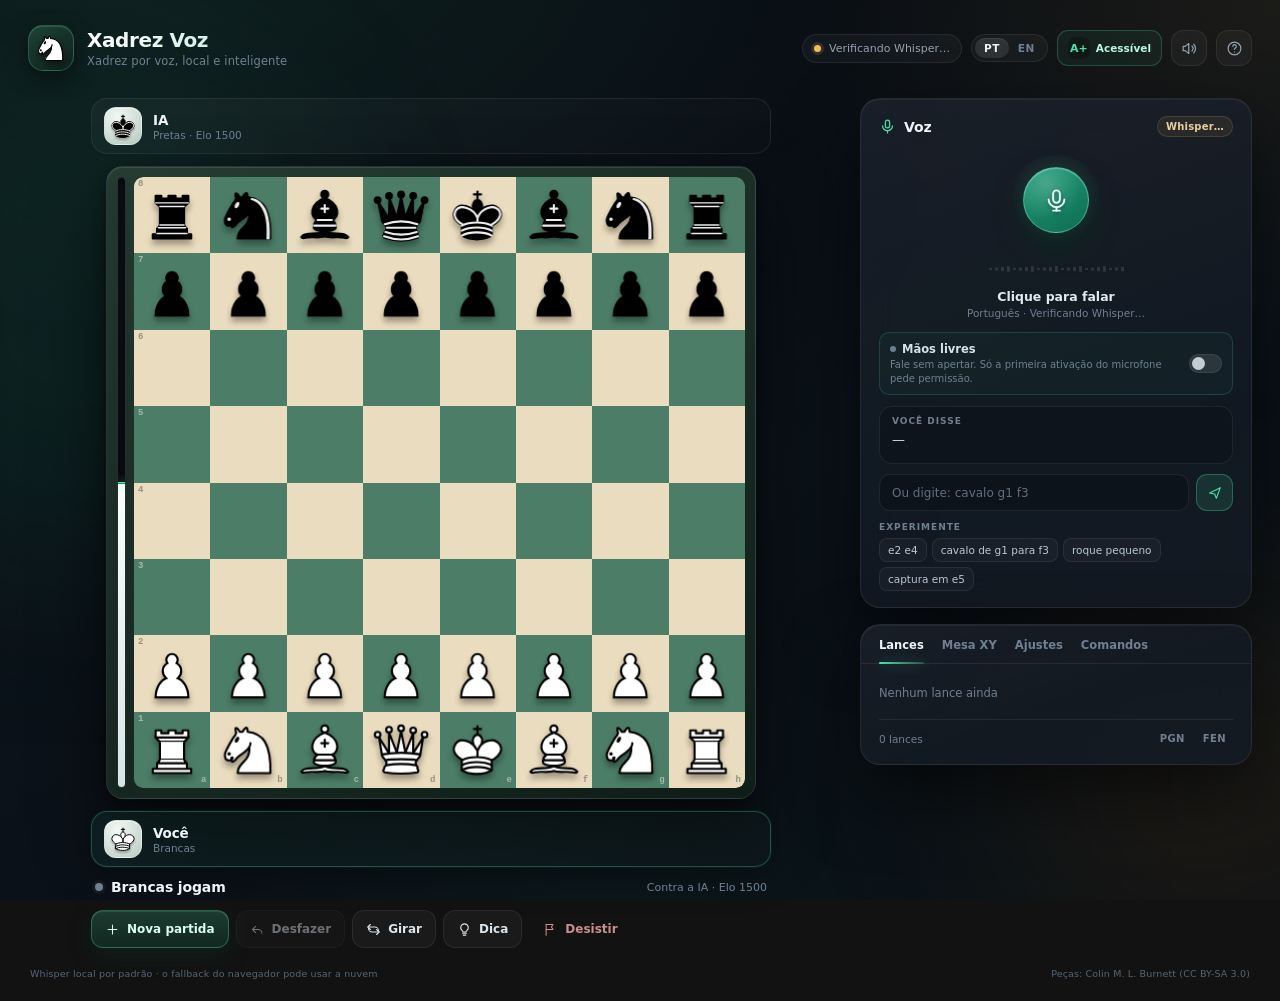
==== commit 3826dc3a: "feat: adicionar Mesa XY, descarte de capturas e modo acessivel" ====
--- a/index.html
+++ b/index.html
@@ -7,7 +7,8 @@
   <meta name="description" content="Xadrez por voz em português e inglês, com Whisper local e IA.">
   <title>Xadrez Voz</title>
   <link rel="icon" href="assets/pieces/wN.svg" type="image/svg+xml">
-  <link rel="stylesheet" href="css/styles.css">
+  <link rel="stylesheet" href="css/styles.css?v=20261127-descarte2">
+  <link rel="stylesheet" href="css/xy.css?v=20261127-descarte2">
 </head>
 <body>
   <div class="backdrop-glow" aria-hidden="true"></div>
@@ -32,6 +33,11 @@
           <button type="button" class="mini-btn active" data-lang="pt">PT</button>
           <button type="button" class="mini-btn" data-lang="en">EN</button>
         </div>
+
+        <button class="access-pill" id="accessBtn" type="button" aria-pressed="false" data-title-key="keyboardHint">
+          <span class="access-glyph" aria-hidden="true">A+</span>
+          <span class="access-label" data-i18n="accessibleMode">Acessível</span>
+        </button>
 
         <button class="icon-btn" id="soundBtn" type="button" data-title-key="voiceOutput" aria-label="Sound">
           <svg viewBox="0 0 24 24" aria-hidden="true"><path d="M11 5 6 9H3v6h3l5 4V5Z"/><path class="wave" d="M15.5 8.5a5 5 0 0 1 0 7"/><path class="wave" d="M18 6a8.5 8.5 0 0 1 0 12"/></svg>
@@ -65,6 +71,7 @@
             <div class="board" id="board" role="grid" aria-label="Tabuleiro de xadrez">
               <div class="squares" id="squares"></div>
               <div class="pieces" id="pieces" aria-hidden="true"></div>
+              <svg class="xy-overlay" id="xyBoardOverlay" viewBox="0 0 8 8" preserveAspectRatio="none" aria-hidden="true"></svg>
               <div class="board-busy" id="boardBusy" aria-hidden="true">
                 <span class="spinner"></span>
                 <span data-i18n="thinking">Pensando…</span>
@@ -114,6 +121,8 @@
             <span data-i18n="resign">Desistir</span>
           </button>
         </div>
+
+        <p class="access-hint" id="accessHint" data-i18n="keyboardHint"></p>
       </section>
 
       <aside class="sidebar">
@@ -138,6 +147,15 @@
             <p class="voice-sub" id="voiceSub">Português · Whisper local</p>
           </div>
 
+          <label class="toggle-row hands-free-row" for="handsFreeToggle">
+            <span>
+              <b data-i18n="handsFree">Mãos livres</b>
+              <small data-i18n="handsFreeHint">Fale sem apertar. Só a primeira ativação do microfone pede permissão.</small>
+            </span>
+            <input type="checkbox" id="handsFreeToggle">
+            <span class="switch" aria-hidden="true"></span>
+          </label>
+
           <div class="transcript-card" id="transcriptCard">
             <div class="transcript-head">
               <span data-i18n="heard">Você disse</span>
@@ -164,6 +182,7 @@
         <section class="panel lower-panel">
           <div class="tabs" role="tablist">
             <button class="tab active" type="button" data-tab="moves" data-i18n="movesTab">Lances</button>
+            <button class="tab" type="button" data-tab="xy">Mesa XY</button>
             <button class="tab" type="button" data-tab="settings" data-i18n="settingsTab">Ajustes</button>
             <button class="tab" type="button" data-tab="commands" data-i18n="commandsTab">Comandos</button>
           </div>
@@ -264,6 +283,8 @@
             <p class="muted commands-intro" data-i18n="commandsIntro"></p>
             <div id="commandGroups"></div>
           </div>
+
+          <div class="tab-panel hidden" id="tab-xy"></div>
         </section>
       </aside>
     </main>
@@ -321,6 +342,6 @@
     <div class="noscript">Este app precisa de JavaScript para funcionar.</div>
   </noscript>
 
-  <script type="module" src="js/main.js"></script>
+  <script type="module" src="js/main.js?v=20261127-descarte2"></script>
 </body>
 </html>
--- a/css/styles.css
+++ b/css/styles.css
@@ -2247,3 +2247,290 @@
     transition-duration: 0.001ms !important;
   }
 }
+
+/* -------------------------------------------------------------------------- */
+/* Modo acessível                                                              */
+/* -------------------------------------------------------------------------- */
+
+.access-pill {
+  display: inline-flex;
+  align-items: center;
+  gap: 6px;
+  min-height: 36px;
+  padding: 6px 10px;
+  border: 1px solid rgba(76, 227, 170, 0.24);
+  border-radius: 11px;
+  background: rgba(76, 227, 170, 0.06);
+  color: #bdf7df;
+  font-size: 10.5px;
+  font-weight: 700;
+  cursor: pointer;
+  transition: background 0.18s, border-color 0.18s, transform 0.18s;
+}
+
+.access-pill:hover {
+  background: rgba(76, 227, 170, 0.12);
+  border-color: rgba(76, 227, 170, 0.4);
+}
+
+.access-pill.on {
+  background: linear-gradient(180deg, rgba(76, 227, 170, 0.25), rgba(23, 157, 112, 0.18));
+  border-color: rgba(76, 227, 170, 0.55);
+  color: #eafff7;
+  box-shadow: 0 0 20px rgba(76, 227, 170, 0.16);
+}
+
+.access-glyph {
+  display: grid;
+  place-items: center;
+  min-width: 22px;
+  height: 22px;
+  border-radius: 7px;
+  background: rgba(0, 0, 0, 0.22);
+  color: var(--accent);
+  font-size: 11px;
+  font-weight: 800;
+  line-height: 1;
+}
+
+.access-label {
+  white-space: nowrap;
+}
+
+.access-hint {
+  display: none;
+  margin: 8px 0 0;
+  padding: 8px 10px;
+  border: 1px solid rgba(76, 227, 170, 0.2);
+  border-radius: 9px;
+  background: rgba(76, 227, 170, 0.055);
+  color: #b6c4d1;
+  font-size: 10.5px;
+  line-height: 1.5;
+}
+
+.btn:focus-visible,
+.icon-btn:focus-visible,
+.tab:focus-visible,
+.mini-btn:focus-visible,
+.access-pill:focus-visible,
+.chip:focus-visible,
+.command-example:focus-visible,
+.mic-btn:focus-visible {
+  outline: 3px solid var(--accent);
+  outline-offset: 2px;
+}
+
+body.accessible {
+  --board-light: #f3e6c8;
+  --board-dark: #2e6a52;
+  --line: rgba(255, 255, 255, 0.16);
+  --line-strong: rgba(255, 255, 255, 0.24);
+  --muted: #b7c5d3;
+  --muted-2: #94a5b6;
+}
+
+body.accessible .btn {
+  min-height: 48px;
+  padding: 11px 16px;
+  border-radius: 14px;
+  font-size: 13px;
+}
+
+body.accessible .btn.compact {
+  min-height: 42px;
+  padding: 9px 13px;
+  font-size: 12px;
+}
+
+body.accessible .btn svg {
+  width: 18px;
+  height: 18px;
+}
+
+body.accessible .icon-btn {
+  width: 46px;
+  height: 46px;
+  border-radius: 14px;
+}
+
+body.accessible .icon-btn svg {
+  width: 20px;
+  height: 20px;
+}
+
+body.accessible .mini-btn {
+  min-height: 40px;
+  padding: 9px 13px;
+  font-size: 12px;
+}
+
+body.accessible .tab {
+  padding: 10px 0 13px;
+  font-size: 13px;
+}
+
+body.accessible .tab-panel {
+  padding: 16px 18px 18px;
+}
+
+body.accessible .mic-btn {
+  width: 112px;
+  height: 112px;
+}
+
+body.accessible .actions .btn {
+  flex: 1 1 150px;
+}
+
+body.accessible .access-hint {
+  display: block;
+}
+
+body.accessible .square:focus-visible {
+  outline: 4px solid #ffffff;
+  outline-offset: -4px;
+}
+
+body.accessible .status-main {
+  font-size: 15px;
+}
+
+body.accessible .player-name {
+  font-size: 15px;
+}
+
+body.accessible .engine-pill,
+body.accessible .access-pill {
+  min-height: 42px;
+  font-size: 11.5px;
+}
+
+body.accessible .access-glyph {
+  min-width: 25px;
+  height: 25px;
+  font-size: 12px;
+}
+
+body.accessible .xy-log {
+  font-size: 10px;
+}
+
+body.accessible .xy-plan-copy b {
+  font-size: 11px;
+}
+
+.hands-free-row {
+  margin: 0 0 11px;
+  padding: 9px 10px;
+  border: 1px solid rgba(76, 227, 170, 0.18);
+  border-radius: 10px;
+  background: rgba(76, 227, 170, 0.04);
+}
+
+.hands-free-row b {
+  display: inline-flex;
+  align-items: center;
+  gap: 6px;
+}
+
+.hands-free-row b::before {
+  content: "";
+  width: 6px;
+  height: 6px;
+  border-radius: 50%;
+  background: var(--accent);
+  box-shadow: 0 0 8px rgba(76, 227, 170, 0.55);
+}
+
+.hands-free-row:has(input:not(:checked)) b::before {
+  background: var(--muted-2);
+  box-shadow: none;
+}
+
+body.accessible .hands-free-row {
+  padding: 12px;
+}
+
+@media (max-width: 520px) {
+  .access-label {
+    display: none;
+  }
+
+  .access-pill {
+    min-width: 38px;
+    justify-content: center;
+    padding: 6px 8px;
+  }
+}
+
+/* -------------------------------------------------------------------------- */
+/* Contenção de textos dinâmicos                                               */
+/* -------------------------------------------------------------------------- */
+
+html {
+  -webkit-text-size-adjust: 100%;
+  text-size-adjust: 100%;
+}
+
+body {
+  overflow-x: hidden;
+}
+
+.feedback {
+  max-height: 140px;
+  overflow: auto;
+  overflow-wrap: anywhere;
+}
+
+.transcript-card p {
+  max-height: 96px;
+  overflow: auto;
+  overflow-wrap: anywhere;
+}
+
+.toast {
+  max-width: min(360px, calc(100vw - 36px));
+  overflow-wrap: anywhere;
+}
+
+.status-main {
+  min-width: 0;
+  overflow-wrap: anywhere;
+}
+
+.status-sub {
+  min-width: 0;
+  max-width: 55%;
+  overflow: hidden;
+  text-overflow: ellipsis;
+}
+
+.move-row .san {
+  min-width: 0;
+  overflow: hidden;
+  text-overflow: ellipsis;
+  white-space: nowrap;
+}
+
+.player-lines {
+  min-width: 0;
+  overflow: hidden;
+}
+
+.player-name,
+.player-sub {
+  overflow: hidden;
+  text-overflow: ellipsis;
+  white-space: nowrap;
+}
+
+.xy-log {
+  overflow-wrap: anywhere;
+}
+
+@media (max-width: 460px) {
+  .badge {
+    max-width: 130px;
+  }
+}
--- a/css/xy.css
+++ b/css/xy.css
@@ -0,0 +1,690 @@
+/* ==========================================================================
+   Mesa XY — integração Arduino + path tracing
+   ========================================================================== */
+
+.xy-overlay {
+  position: absolute;
+  inset: 0;
+  width: 100%;
+  height: 100%;
+  z-index: 4;
+  pointer-events: none;
+  overflow: visible;
+}
+
+.xy-path-under {
+  fill: none;
+  stroke: rgba(0, 0, 0, 0.55);
+  stroke-width: 5;
+  stroke-linecap: round;
+  stroke-linejoin: round;
+  vector-effect: non-scaling-stroke;
+}
+
+.xy-path {
+  fill: none;
+  stroke: var(--accent);
+  stroke-width: 2.2;
+  stroke-linecap: round;
+  stroke-linejoin: round;
+  stroke-dasharray: 5 4;
+  vector-effect: non-scaling-stroke;
+  filter: drop-shadow(0 0 4px rgba(76, 227, 170, 0.55));
+  animation: xyDash 1.1s linear infinite;
+}
+
+.xy-path.clear { stroke: var(--amber); filter: drop-shadow(0 0 4px rgba(242, 187, 97, 0.55)); }
+.xy-path.restore { stroke: #9bd3ff; filter: drop-shadow(0 0 4px rgba(155, 211, 255, 0.5)); }
+
+.xy-path-done {
+  fill: none;
+  stroke: #eafff7;
+  stroke-width: 2.6;
+  stroke-linecap: round;
+  stroke-linejoin: round;
+  vector-effect: non-scaling-stroke;
+  filter: drop-shadow(0 0 5px rgba(255, 255, 255, 0.4));
+}
+
+.xy-path-ghost {
+  fill: none;
+  stroke: rgba(76, 227, 170, 0.36);
+  stroke-width: 1.4;
+  stroke-dasharray: 3 4;
+  vector-effect: non-scaling-stroke;
+}
+
+.xy-ring {
+  fill: none;
+  stroke: var(--accent);
+  stroke-width: 2;
+  vector-effect: non-scaling-stroke;
+  filter: drop-shadow(0 0 4px rgba(76, 227, 170, 0.5));
+}
+
+.xy-ring.clear { stroke: var(--amber); filter: drop-shadow(0 0 4px rgba(242, 187, 97, 0.5)); }
+.xy-ring.restore { stroke: #9bd3ff; filter: drop-shadow(0 0 4px rgba(155, 211, 255, 0.45)); }
+
+.xy-marker {
+  fill: #07110d;
+  stroke: var(--accent);
+  stroke-width: 1.6;
+  vector-effect: non-scaling-stroke;
+}
+
+.xy-marker.clear { stroke: var(--amber); }
+.xy-marker.restore { stroke: #9bd3ff; }
+
+.xy-label {
+  font-family: var(--font);
+  font-size: 8px;
+  font-weight: 800;
+  fill: #d9fff0;
+  paint-order: stroke;
+  stroke: rgba(5, 12, 9, 0.8);
+  stroke-width: 3px;
+  letter-spacing: 0.04em;
+  text-transform: uppercase;
+}
+
+.xy-label.clear { fill: #ffe7bc; }
+.xy-label.restore { fill: #cfeaff; }
+
+.xy-head {
+  fill: none;
+  stroke: rgba(255, 255, 255, 0.9);
+  stroke-width: 1.6;
+  vector-effect: non-scaling-stroke;
+}
+
+.xy-head-halo {
+  fill: none;
+  stroke: rgba(242, 187, 97, 0.3);
+  stroke-width: 9;
+  vector-effect: non-scaling-stroke;
+}
+
+.xy-head-dot {
+  fill: #fff;
+  stroke: #0b1219;
+  stroke-width: 1;
+  vector-effect: non-scaling-stroke;
+}
+
+@keyframes xyDash {
+  to { stroke-dashoffset: -9; }
+}
+
+/* Painel ------------------------------------------------------------------ */
+
+.xy-panel {
+  display: flex;
+  flex-direction: column;
+  gap: 11px;
+}
+
+.xy-panel-head {
+  display: flex;
+  align-items: flex-start;
+  justify-content: space-between;
+  gap: 10px;
+}
+
+.xy-panel-head b {
+  display: block;
+  font-size: 12.5px;
+  font-weight: 650;
+  color: var(--text);
+}
+
+.xy-panel-head small {
+  display: block;
+  margin-top: 2px;
+  color: var(--muted-2);
+  font-size: 10px;
+  line-height: 1.4;
+}
+
+.xy-dot {
+  width: 8px;
+  height: 8px;
+  flex: 0 0 8px;
+  margin-top: 4px;
+  border-radius: 50%;
+  background: var(--muted-2);
+  box-shadow: 0 0 0 3px rgba(255, 255, 255, 0.04);
+}
+
+.xy-dot.on { background: var(--accent); box-shadow: 0 0 0 3px rgba(76, 227, 170, 0.12), 0 0 12px rgba(76, 227, 170, 0.6); }
+.xy-dot.sim { background: var(--amber); box-shadow: 0 0 0 3px rgba(242, 187, 97, 0.12), 0 0 12px rgba(242, 187, 97, 0.5); }
+.xy-dot.err { background: var(--danger); box-shadow: 0 0 0 3px rgba(255, 133, 133, 0.12), 0 0 12px rgba(255, 133, 133, 0.45); }
+
+.xy-grid {
+  display: grid;
+  grid-template-columns: 1fr 1fr;
+  gap: 7px;
+}
+
+.xy-value {
+  padding: 8px 9px;
+  border: 1px solid var(--line);
+  border-radius: 10px;
+  background: rgba(0, 0, 0, 0.16);
+}
+
+.xy-value small {
+  display: block;
+  color: var(--muted-2);
+  font-size: 8.5px;
+  font-weight: 700;
+  letter-spacing: 0.08em;
+  text-transform: uppercase;
+}
+
+.xy-value b {
+  display: block;
+  margin-top: 2px;
+  color: var(--text);
+  font-size: 16px;
+  font-weight: 600;
+  font-variant-numeric: tabular-nums;
+  letter-spacing: -0.02em;
+}
+
+.xy-value b span {
+  color: var(--muted-2);
+  font-size: 9px;
+  font-weight: 500;
+}
+
+.xy-badges {
+  display: flex;
+  flex-wrap: wrap;
+  gap: 5px;
+}
+
+.xy-badge {
+  display: inline-flex;
+  align-items: center;
+  gap: 5px;
+  padding: 4px 7px;
+  border: 1px solid var(--line);
+  border-radius: 999px;
+  color: var(--muted);
+  font-size: 9px;
+  font-weight: 600;
+  background: rgba(255, 255, 255, 0.02);
+}
+
+.xy-badge::before {
+  content: "";
+  width: 5px;
+  height: 5px;
+  border-radius: 50%;
+  background: var(--muted-2);
+}
+
+.xy-badge.on { border-color: rgba(76, 227, 170, 0.3); color: #bdf7df; background: rgba(76, 227, 170, 0.07); }
+.xy-badge.on::before { background: var(--accent); box-shadow: 0 0 6px rgba(76, 227, 170, 0.6); }
+.xy-badge.warn { border-color: rgba(242, 187, 97, 0.3); color: #f3d8a7; background: rgba(242, 187, 97, 0.07); }
+.xy-badge.warn::before { background: var(--amber); }
+.xy-badge.danger { border-color: rgba(255, 133, 133, 0.36); color: #ffd2d2; background: rgba(255, 133, 133, 0.07); }
+.xy-badge.danger::before { background: var(--danger); }
+
+.xy-actions {
+  display: grid;
+  grid-template-columns: 1fr 1fr;
+  gap: 6px;
+}
+
+.xy-actions .btn {
+  min-height: 33px;
+  padding: 6px 8px;
+  border-radius: 9px;
+  font-size: 10.5px;
+}
+
+.xy-enable {
+  padding: 7px 9px;
+  border: 1px solid var(--line);
+  border-radius: 10px;
+  background: rgba(0, 0, 0, 0.13);
+}
+
+.xy-enable .toggle-row {
+  padding: 0;
+}
+
+.xy-sync {
+  display: flex;
+  align-items: center;
+  justify-content: space-between;
+  gap: 8px;
+}
+
+.xy-sync .hint {
+  margin: 0;
+}
+
+.xy-plan {
+  border: 1px solid rgba(242, 187, 97, 0.16);
+  border-radius: 10px;
+  background: rgba(242, 187, 97, 0.035);
+  padding: 8px;
+}
+
+.xy-plan-head {
+  display: flex;
+  align-items: center;
+  justify-content: space-between;
+  gap: 8px;
+  margin-bottom: 6px;
+  color: #f3d8a7;
+  font-size: 10px;
+  font-weight: 700;
+}
+
+.xy-plan-head span {
+  color: var(--muted-2);
+  font-size: 9px;
+  font-weight: 500;
+}
+
+.xy-plan-list {
+  display: flex;
+  flex-direction: column;
+  gap: 4px;
+  max-height: 155px;
+  margin: 0;
+  padding: 0;
+  list-style: none;
+  overflow: auto;
+  scrollbar-width: thin;
+}
+
+.xy-plan-row {
+  display: grid;
+  grid-template-columns: 52px 1fr auto;
+  align-items: center;
+  gap: 6px;
+  padding: 4px 5px;
+  border-radius: 7px;
+  background: rgba(0, 0, 0, 0.13);
+  border: 1px solid transparent;
+}
+
+.xy-plan-row.active { border-color: rgba(76, 227, 170, 0.35); background: rgba(76, 227, 170, 0.07); }
+.xy-plan-row.done { opacity: 0.62; }
+.xy-plan-row.error { border-color: rgba(255, 133, 133, 0.35); background: rgba(255, 133, 133, 0.06); }
+
+.xy-role {
+  padding: 2px 3px;
+  border: 1px solid var(--line);
+  border-radius: 4px;
+  font-size: 7px;
+  font-weight: 800;
+  letter-spacing: 0.05em;
+  text-align: center;
+}
+
+.xy-role.clear { border-color: rgba(242, 187, 97, 0.3); color: #f3d8a7; background: rgba(242, 187, 97, 0.08); }
+.xy-role.target { border-color: rgba(76, 227, 170, 0.3); color: #bdf7df; background: rgba(76, 227, 170, 0.08); }
+.xy-role.restore { border-color: rgba(155, 211, 255, 0.28); color: #cfeaff; background: rgba(155, 211, 255, 0.07); }
+
+.xy-plan-copy {
+  display: flex;
+  flex-direction: column;
+  gap: 1px;
+  min-width: 0;
+}
+
+.xy-plan-copy b {
+  color: var(--text);
+  font-size: 9.5px;
+  font-weight: 600;
+  white-space: nowrap;
+}
+
+.xy-plan-copy small {
+  color: var(--muted-2);
+  font-size: 8px;
+  overflow: hidden;
+  text-overflow: ellipsis;
+  white-space: nowrap;
+}
+
+.xy-plan-mm {
+  color: var(--muted-2);
+  font-size: 8px;
+  white-space: nowrap;
+}
+
+.xy-plan-row.done .xy-plan-mm::after { content: " ✓"; color: var(--accent); }
+.xy-plan-row.error .xy-plan-mm::after { content: " !"; color: var(--danger); }
+
+.xy-empty {
+  color: var(--muted-2);
+  font-size: 9.5px;
+  line-height: 1.45;
+}
+
+.xy-log {
+  max-height: 92px;
+  padding: 7px 8px;
+  overflow: auto;
+  border: 1px solid var(--line);
+  border-radius: 9px;
+  background: rgba(0, 0, 0, 0.18);
+  color: var(--muted);
+  font-family: ui-monospace, "Cascadia Mono", Consolas, monospace;
+  font-size: 8.5px;
+  line-height: 1.5;
+  scrollbar-width: thin;
+}
+
+.xy-log .ok { color: #9ef0cd; }
+.xy-log .warn { color: #f3d8a7; }
+.xy-log .err { color: #ffc0c0; }
+.xy-log .muted { color: var(--muted-2); }
+
+.xy-promo {
+  display: flex;
+  flex-direction: column;
+  gap: 6px;
+  padding: 9px;
+  border: 1px solid rgba(242, 187, 97, 0.35);
+  border-radius: 10px;
+  background: rgba(242, 187, 97, 0.08);
+  color: #f3d8a7;
+  font-size: 10px;
+  line-height: 1.45;
+}
+
+.xy-promo .btn {
+  align-self: flex-start;
+}
+
+.xy-settings {
+  border-top: 1px solid var(--line);
+  padding-top: 8px;
+}
+
+.xy-settings summary {
+  color: var(--muted);
+  font-size: 10px;
+  font-weight: 600;
+  cursor: pointer;
+  list-style: none;
+}
+
+.xy-settings summary::-webkit-details-marker { display: none; }
+
+.xy-settings summary::after {
+  content: "+";
+  float: right;
+  color: var(--muted-2);
+}
+
+.xy-settings[open] summary::after { content: "−"; }
+
+.xy-settings .xy-setting {
+  padding-top: 9px;
+}
+
+.xy-settings .xy-setting label {
+  display: block;
+  margin-bottom: 4px;
+  color: var(--muted-2);
+  font-size: 9px;
+  font-weight: 700;
+  letter-spacing: 0.05em;
+  text-transform: uppercase;
+}
+
+.xy-settings .xy-setting input[type="range"] { margin-top: 3px; }
+
+.xy-setting-value {
+  color: var(--accent);
+  font-weight: 600;
+}
+
+.xy-danger-banner {
+  padding: 8px 9px;
+  border: 1px solid rgba(255, 133, 133, 0.4);
+  border-radius: 9px;
+  background: rgba(255, 133, 133, 0.09);
+  color: #ffd2d2;
+  font-size: 9.5px;
+  line-height: 1.45;
+}
+
+@media (max-width: 980px) {
+  .xy-actions { grid-template-columns: 1fr 1fr; }
+}
+.xy-settings input[type="number"] {
+  width: 100%;
+  height: 33px;
+  padding: 0 8px;
+  border: 1px solid var(--line);
+  border-radius: 8px;
+  background: rgba(0, 0, 0, 0.22);
+  color: var(--text);
+  font-size: 11px;
+  outline: none;
+}
+
+.xy-settings input[type="number"]:focus {
+  border-color: rgba(76, 227, 170, 0.45);
+}
+
+/* Reserva de peças fora do tabuleiro --------------------------------------- */
+
+.xy-tray {
+  padding: 9px;
+  border: 1px solid rgba(155, 211, 255, 0.18);
+  border-radius: 10px;
+  background: rgba(155, 211, 255, 0.035);
+}
+
+.xy-tray-head {
+  display: flex;
+  align-items: flex-start;
+  justify-content: space-between;
+  gap: 8px;
+}
+
+.xy-tray-head b {
+  display: block;
+  color: #cfeaff;
+  font-size: 10.5px;
+  font-weight: 700;
+}
+
+.xy-tray-head small {
+  display: block;
+  margin-top: 2px;
+  color: var(--muted-2);
+  font-size: 8.5px;
+  line-height: 1.4;
+}
+
+.xy-tray-head > span,
+.xy-tray-head-right > span {
+  flex: 0 0 auto;
+  padding: 3px 6px;
+  border: 1px solid rgba(155, 211, 255, 0.22);
+  border-radius: 999px;
+  color: #cfeaff;
+  font-size: 8.5px;
+  font-weight: 700;
+  font-variant-numeric: tabular-nums;
+}
+
+.xy-tray-head-right {
+  display: flex;
+  flex-direction: column;
+  align-items: flex-end;
+  gap: 4px;
+}
+
+.xy-tray-side-switch {
+  display: inline-flex;
+  gap: 2px;
+  padding: 2px;
+  border: 1px solid rgba(155, 211, 255, 0.18);
+  border-radius: 999px;
+  background: rgba(0, 0, 0, 0.16);
+}
+
+.xy-tray-side-switch button {
+  min-height: 20px;
+  padding: 2px 6px;
+  border: 0;
+  border-radius: 999px;
+  background: transparent;
+  color: var(--muted-2);
+  font-size: 8px;
+  font-weight: 700;
+  cursor: pointer;
+}
+
+.xy-tray-side-switch button.active {
+  color: #eaf8ff;
+  background: rgba(155, 211, 255, 0.16);
+  box-shadow: inset 0 0 0 1px rgba(155, 211, 255, 0.16);
+}
+
+.xy-tray-side-switch button:disabled {
+  opacity: 0.45;
+  cursor: not-allowed;
+}
+
+.xy-tray-grid {
+  display: grid;
+  grid-template-columns: repeat(5, minmax(0, 1fr));
+  gap: 4px;
+  margin-top: 7px;
+}
+
+.xy-tray-slot {
+  position: relative;
+  display: grid;
+  place-items: center;
+  min-height: 39px;
+  padding: 5px 2px 3px;
+  border: 1px dashed rgba(255, 255, 255, 0.1);
+  border-radius: 7px;
+  background: rgba(0, 0, 0, 0.14);
+  color: rgba(255, 255, 255, 0.25);
+}
+
+.xy-tray-slot.filled {
+  border-style: solid;
+  border-color: rgba(155, 211, 255, 0.3);
+  background: rgba(155, 211, 255, 0.08);
+  color: #eef4f9;
+}
+
+.xy-tray-slot.filled.b {
+  border-color: rgba(255, 255, 255, 0.2);
+  background: rgba(255, 255, 255, 0.06);
+}
+
+.xy-tray-slot-index {
+  position: absolute;
+  top: 2px;
+  left: 3px;
+  color: var(--muted-2);
+  font-size: 6.5px;
+  font-weight: 700;
+  line-height: 1;
+}
+
+.xy-tray-slot-piece {
+  display: grid;
+  place-items: center;
+  width: 26px;
+  height: 26px;
+  font-size: 13px;
+  line-height: 1;
+}
+
+.xy-tray-slot-piece img {
+  width: 24px;
+  height: 24px;
+  filter: drop-shadow(0 2px 3px rgba(0, 0, 0, 0.35));
+}
+
+.xy-tray .hint {
+  margin: 6px 0 0;
+  font-size: 8.5px;
+  line-height: 1.45;
+}
+
+/* Legenda do traçado ------------------------------------------------------- */
+
+.xy-legend {
+  display: flex;
+  flex-wrap: wrap;
+  gap: 4px 10px;
+  color: var(--muted-2);
+  font-size: 8.5px;
+  font-weight: 600;
+}
+
+.xy-legend span {
+  display: inline-flex;
+  align-items: center;
+  gap: 4px;
+}
+
+.xy-legend i {
+  width: 7px;
+  height: 7px;
+  border-radius: 50%;
+  background: var(--muted-2);
+}
+
+.xy-legend i.target { background: var(--accent); box-shadow: 0 0 5px rgba(76, 227, 170, 0.5); }
+.xy-legend i.clear { background: var(--amber); box-shadow: 0 0 5px rgba(242, 187, 97, 0.4); }
+.xy-legend i.restore { background: #9bd3ff; box-shadow: 0 0 5px rgba(155, 211, 255, 0.4); }
+.xy-legend i.discard { background: #ff9f7a; box-shadow: 0 0 5px rgba(255, 159, 122, 0.45); }
+
+/* Papel da etapa “para fora” ------------------------------------------------ */
+
+.xy-role.discard {
+  border-color: rgba(255, 159, 122, 0.3);
+  color: #ffd0bd;
+  background: rgba(255, 159, 122, 0.08);
+}
+
+.xy-path.discard {
+  stroke: #ff9f7a;
+  filter: drop-shadow(0 0 4px rgba(255, 159, 122, 0.55));
+}
+
+.xy-ring.discard {
+  stroke: #ff9f7a;
+  filter: drop-shadow(0 0 4px rgba(255, 159, 122, 0.5));
+}
+
+.xy-marker.discard {
+  stroke: #ff9f7a;
+}
+
+.xy-label.discard {
+  fill: #ffd0bd;
+}
+
+.xy-edge-arrow {
+  fill: none;
+  stroke: #ff9f7a;
+  stroke-width: 2.6;
+  stroke-linecap: round;
+  stroke-linejoin: round;
+  vector-effect: non-scaling-stroke;
+  filter: drop-shadow(0 0 5px rgba(255, 159, 122, 0.55));
+}
+
+
+
